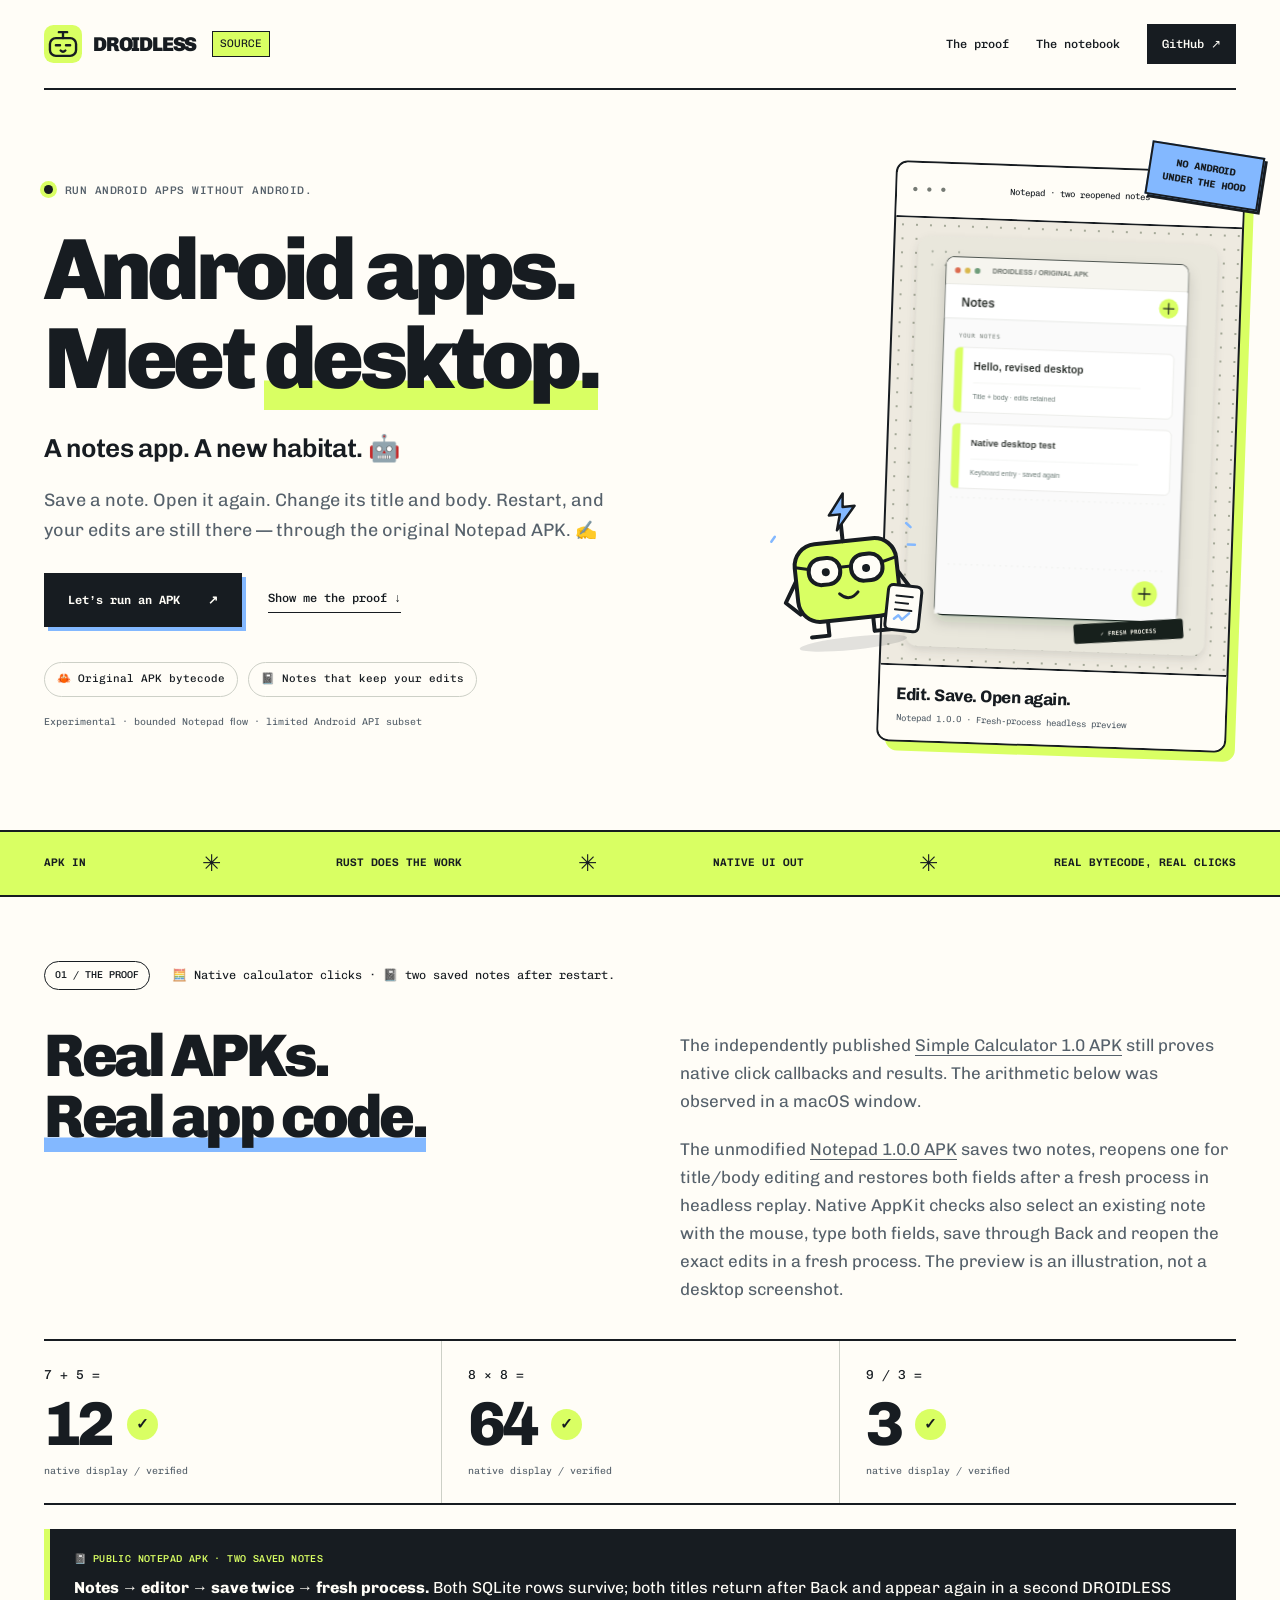
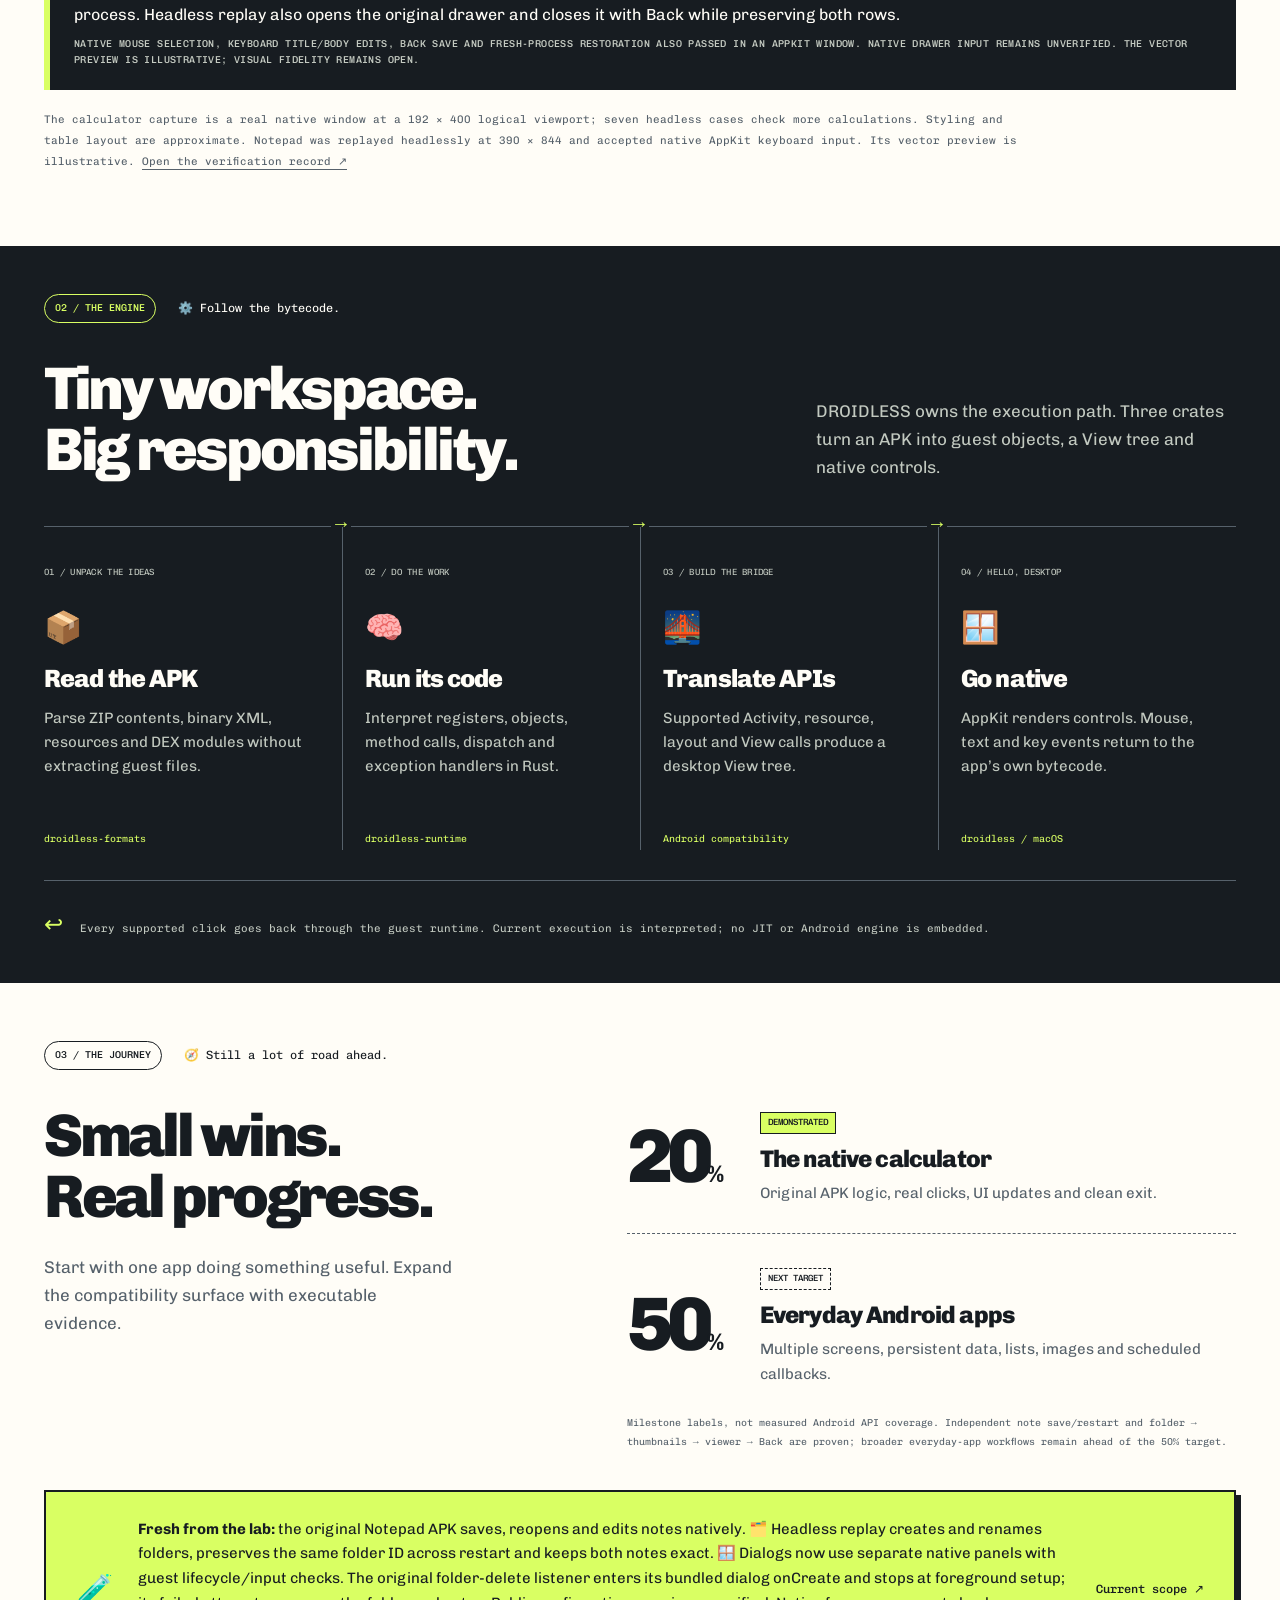
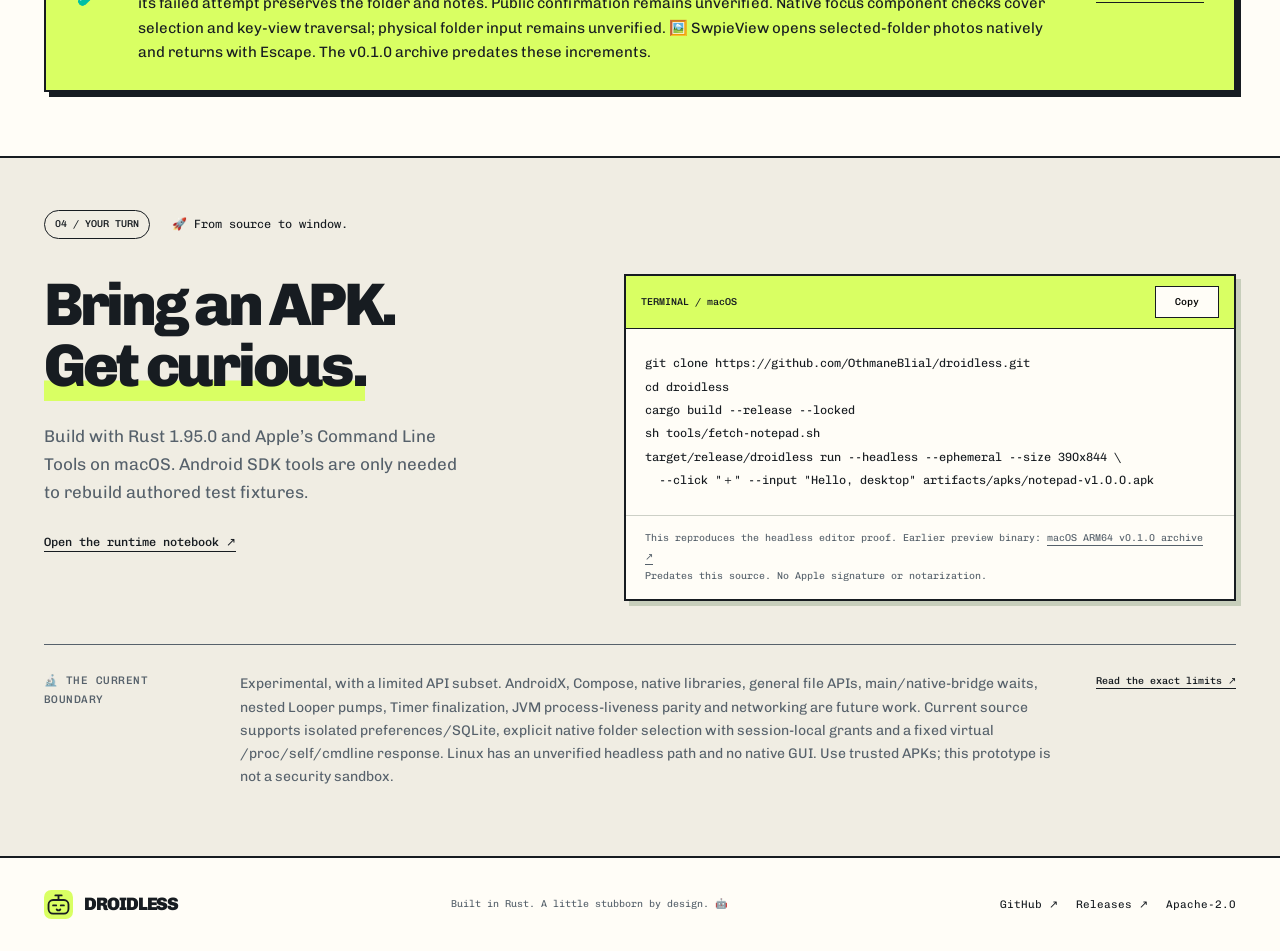
==== site/index.html @ 404b6637 "docs: publish modal dialog and public APK evidence" ====
<!doctype html>
<html lang="en">
<head>
  <meta charset="utf-8">
  <meta name="viewport" content="width=device-width, initial-scale=1">
  <meta name="description" content="DROIDLESS runs original Android APK bytecode in Rust. Open a public notes app's editor headlessly and explore native calculator clicks.">
  <meta name="theme-color" content="#d9ff63">
  <meta property="og:title" content="DROIDLESS — Android apps. Meet desktop.">
  <meta property="og:description" content="An experimental Rust runtime. A real unmodified notes editor and native calculator clicks, without Android underneath.">
  <meta property="og:type" content="website">
  <title>DROIDLESS — Run Android apps without Android</title>
  <link rel="icon" href="assets/favicon.svg" type="image/svg+xml">
  <link rel="preload" href="assets/fonts/chivo.ttf" as="font" type="font/ttf" crossorigin>
  <link rel="stylesheet" href="styles.css">
  <script src="app.js" defer></script>
</head>
<body>
  <a class="skip-link" href="#main">Skip to content</a>
  <header class="site-header wrap">
    <a class="wordmark" href="index.html" aria-label="DROIDLESS home"><img src="assets/favicon.svg" width="38" height="38" alt="">DROIDLESS<span class="version-tag">SOURCE</span></a>
    <nav aria-label="Main navigation"><a href="#evidence">The proof</a><a href="docs.html">The notebook</a><a class="source-link" href="https://github.com/OthmaneBlial/droidless">GitHub ↗</a></nav>
  </header>
  <main id="main">
    <section class="hero wrap" aria-labelledby="hero-title">
      <div class="hero-copy">
        <p class="eyebrow"><span class="status-dot" aria-hidden="true"></span>Run Android apps without Android.</p>
        <h1 id="hero-title">Android apps.<br>Meet <span class="highlight">desktop.</span></h1>
        <p class="hero-lead">A notes app. A new habitat. 🤖</p>
        <p class="hero-description">Save a note. Open it again. Change its title and body. Restart, and your edits are still there — through the original Notepad APK. ✍️</p>
        <div class="hero-actions"><a class="button" href="docs.html#quickstart">Let’s run an APK <span aria-hidden="true">↗</span></a><a class="text-link" href="#evidence">Show me the proof ↓</a></div>
        <div class="hero-chips"><span>🦀 Original APK bytecode</span><span>📓 Notes that keep your edits</span></div>
        <p class="scope-note">Experimental · bounded Notepad flow · limited Android API subset</p>
      </div>
      <figure class="specimen">
        <div class="specimen-top"><span class="window-dots" aria-hidden="true">● ● ●</span><span>Notepad · two reopened notes</span><span class="specimen-indicator" aria-hidden="true">↗</span></div>
        <div class="specimen-image"><img src="assets/notepad-preview.svg" alt="Illustration of the public Notepad APK's Notes list with Hello, revised desktop and Native desktop test visible after saving and reopening notes." width="520" height="710"></div>
        <figcaption><strong>Edit. Save. Open again.</strong><span>Notepad 1.0.0 · Fresh-process headless preview</span></figcaption>
        <img class="explorer" src="assets/droid.svg" alt="" width="180" height="180">
        <span class="specimen-sticker">NO ANDROID<br>UNDER THE HOOD</span>
      </figure>
    </section>

    <div class="ticker" aria-label="Runtime ingredients"><div class="wrap"><span>APK IN</span><b aria-hidden="true">✳</b><span>RUST DOES THE WORK</span><b aria-hidden="true">✳</b><span>NATIVE UI OUT</span><b aria-hidden="true">✳</b><span>REAL BYTECODE, REAL CLICKS</span></div></div>

    <section class="evidence wrap" id="evidence" aria-labelledby="evidence-title">
      <div class="section-label"><span>01 / THE PROOF</span><p>🧮 Native calculator clicks · 📓 two saved notes after restart.</p></div>
      <div class="evidence-intro"><h2 id="evidence-title">Real APKs.<br><span class="ink-underline">Real app code.</span></h2><div><p>The independently published <a href="https://github.com/swiftugandan/Simple-Android-Calculator/tree/3ba860b281eba34f144e4e75115f0c0a06bced31">Simple Calculator 1.0 APK</a> still proves native click callbacks and results. The arithmetic below was observed in a macOS window.</p><p>The unmodified <a href="https://github.com/MohMah/android-notepad/releases/tag/v1.0.0">Notepad 1.0.0 APK</a> saves two notes, reopens one for title/body editing and restores both fields after a fresh process in headless replay. Native AppKit checks also select an existing note with the mouse, type both fields, save through Back and reopen the exact edits in a fresh process. The preview is an illustration, not a desktop screenshot.</p></div></div>
      <div class="results" aria-label="Verified native calculations">
        <div class="result"><span class="result-input">7 + 5 =</span><strong>12<span aria-hidden="true">✓</span></strong><span class="result-label">native display / verified</span></div>
        <div class="result"><span class="result-input">8 × 8 =</span><strong>64<span aria-hidden="true">✓</span></strong><span class="result-label">native display / verified</span></div>
        <div class="result"><span class="result-input">9 / 3 =</span><strong>3<span aria-hidden="true">✓</span></strong><span class="result-label">native display / verified</span></div>
      </div>
      <div class="note-proof"><span class="note-proof-label">📓 PUBLIC NOTEPAD APK · TWO SAVED NOTES</span><p><strong>Notes → editor → save twice → fresh process.</strong> Both SQLite rows survive; both titles return after Back and appear again in a second DROIDLESS process. Headless replay also opens the original drawer and closes it with Back while preserving both rows.</p><span class="note-proof-limit">Native mouse selection, keyboard title/body edits, Back save and fresh-process restoration also passed in an AppKit window. Native drawer input remains unverified. The vector preview is illustrative; visual fidelity remains open.</span></div>
      <p class="evidence-footnote">The calculator capture is a real native window at a 192 × 400 logical viewport; seven headless cases check more calculations. Styling and table layout are approximate. Notepad was replayed headlessly at 390 × 844 and accepted native AppKit keyboard input. Its vector preview is illustrative. <a href="docs.html#evidence">Open the verification record ↗</a></p>
    </section>

    <section class="architecture" id="how" aria-labelledby="architecture-title">
      <div class="wrap">
        <div class="section-label"><span>02 / THE ENGINE</span><p>⚙️ Follow the bytecode.</p></div>
        <div class="architecture-heading"><h2 id="architecture-title">Tiny workspace.<br>Big responsibility.</h2><p>DROIDLESS owns the execution path. Three crates turn an APK into guest objects, a View tree and native controls.</p></div>
        <ol class="pipeline">
          <li><span class="pipeline-id">01 / UNPACK THE IDEAS</span><div class="pipeline-symbol" aria-hidden="true">📦</div><h3>Read the APK</h3><p>Parse ZIP contents, binary XML, resources and DEX modules without extracting guest files.</p><code>droidless-formats</code></li>
          <li><span class="pipeline-id">02 / DO THE WORK</span><div class="pipeline-symbol" aria-hidden="true">🧠</div><h3>Run its code</h3><p>Interpret registers, objects, method calls, dispatch and exception handlers in Rust.</p><code>droidless-runtime</code></li>
          <li><span class="pipeline-id">03 / BUILD THE BRIDGE</span><div class="pipeline-symbol" aria-hidden="true">🌉</div><h3>Translate APIs</h3><p>Supported Activity, resource, layout and View calls produce a desktop View tree.</p><code>Android compatibility</code></li>
          <li><span class="pipeline-id">04 / HELLO, DESKTOP</span><div class="pipeline-symbol" aria-hidden="true">🪟</div><h3>Go native</h3><p>AppKit renders controls. Mouse, text and key events return to the app’s own bytecode.</p><code>droidless / macOS</code></li>
        </ol>
        <p class="architecture-note"><span aria-hidden="true">↩</span> Every supported click goes back through the guest runtime. Current execution is interpreted; no JIT or Android engine is embedded.</p>
      </div>
    </section>

    <section class="milestones wrap" id="journey" aria-labelledby="journey-title">
      <div class="section-label"><span>03 / THE JOURNEY</span><p>🧭 Still a lot of road ahead.</p></div>
      <div class="journey-grid"><div><h2 id="journey-title">Small wins.<br>Real progress.</h2><p>Start with one app doing something useful. Expand the compatibility surface with executable evidence.</p></div><div class="milestone-track">
        <div class="milestone delivered"><span class="milestone-number">20<span>%</span></span><div><span class="pill">DEMONSTRATED</span><h3>The native calculator</h3><p>Original APK logic, real clicks, UI updates and clean exit.</p></div></div>
        <div class="milestone next"><span class="milestone-number">50<span>%</span></span><div><span class="pill">NEXT TARGET</span><h3>Everyday Android apps</h3><p>Multiple screens, persistent data, lists, images and scheduled callbacks.</p></div></div>
        <p class="milestone-note">Milestone labels, not measured Android API coverage. Independent note save/restart and folder → thumbnails → viewer → Back are proven; broader everyday-app workflows remain ahead of the 50% target.</p>
      </div></div>
      <div class="lab-note"><span class="lab-note-icon" aria-hidden="true">🧪</span><p><strong>Fresh from the lab:</strong> the original Notepad APK saves, reopens and edits notes natively. 🗂️ Headless replay creates and renames folders, preserves the same folder ID across restart and keeps both notes exact. 🪟 Dialogs now use separate native panels with guest lifecycle/input checks. The original folder-delete listener enters its bundled dialog onCreate and stops at foreground setup; its failed attempt preserves the folder and notes. Public confirmation remains unverified. Native focus component checks cover selection and key-view traversal; physical folder input remains unverified. 🖼️ SwpieView opens selected-folder photos natively and returns with Escape. The v0.1.0 archive predates these increments.</p><a href="docs.html#compatibility" class="text-link">Current scope ↗</a></div>
    </section>

    <section class="start" aria-labelledby="start-title"><div class="wrap">
      <div class="section-label"><span>04 / YOUR TURN</span><p>🚀 From source to window.</p></div>
      <div class="start-grid"><div><h2 id="start-title">Bring an APK.<br><span class="highlight">Get curious.</span></h2><p>Build with Rust 1.95.0 and Apple’s Command Line Tools on macOS. Android SDK tools are only needed to rebuild authored test fixtures.</p><a class="text-link" href="docs.html">Open the runtime notebook ↗</a></div>
        <div class="code-block"><div class="code-header"><span>TERMINAL / macOS</span><button class="copy-button" type="button" data-copy="build-code" aria-label="Copy build commands">Copy</button></div><pre><code id="build-code">git clone https://github.com/OthmaneBlial/droidless.git
cd droidless
cargo build --release --locked
sh tools/fetch-notepad.sh
target/release/droidless run --headless --ephemeral --size 390x844 \
  --click "＋" --input "Hello, desktop" artifacts/apks/notepad-v1.0.0.apk</code></pre><p class="code-note">This reproduces the headless editor proof. Earlier preview binary: <a href="https://github.com/OthmaneBlial/droidless/releases/tag/v0.1.0">macOS ARM64 v0.1.0 archive ↗</a><br>Predates this source. No Apple signature or notarization.</p></div>
      </div>
      <div class="boundary"><span class="eyebrow">🔬 The current boundary</span><p>Experimental, with a limited API subset. AndroidX, Compose, native libraries, general file APIs, main/native-bridge waits, nested Looper pumps, Timer finalization, JVM process-liveness parity and networking are future work. Current source supports isolated preferences/SQLite, explicit native folder selection with session-local grants and a fixed virtual /proc/self/cmdline response. Linux has an unverified headless path and no native GUI. Use trusted APKs; this prototype is not a security sandbox.</p><a href="docs.html#compatibility">Read the exact limits ↗</a></div>
    </div></section>
  </main>
  <footer class="site-footer wrap"><a class="wordmark" href="index.html"><img src="assets/favicon.svg" width="29" height="29" alt="">DROIDLESS</a><p>Built in Rust. A little stubborn by design. 🤖</p><div><a href="https://github.com/OthmaneBlial/droidless">GitHub ↗</a><a href="https://github.com/OthmaneBlial/droidless/releases/tag/v0.1.0">Releases ↗</a><a href="https://github.com/OthmaneBlial/droidless/blob/main/LICENSE">Apache-2.0</a></div></footer>
  <p class="sr-only" id="copy-status" role="status" aria-live="polite"></p>
</body>
</html>
---- site/styles.css ----
@font-face{font-family:Chivo;src:url("assets/fonts/chivo.ttf") format("truetype");font-weight:100 900;font-style:normal;font-display:swap}
@font-face{font-family:"Chivo Mono";src:url("assets/fonts/chivo-mono.ttf") format("truetype");font-weight:100 900;font-style:normal;font-display:swap}
:root{--paper:#fffdf7;--ink:#171c21;--muted:#56616b;--line:#cdd0c7;--lime:#d9ff63;--blue:#83b8ff;--night:#171c21;--mono:"Chivo Mono",monospace;--display:Chivo,sans-serif}
*{box-sizing:border-box}html{scroll-behavior:smooth;scroll-padding-top:30px}body{margin:0;background:var(--paper);color:var(--ink);font:400 17px/1.65 var(--display);-webkit-font-smoothing:antialiased}a{color:inherit;text-decoration-thickness:1px;text-underline-offset:4px}a:hover{text-decoration-thickness:2px}button{font:inherit}a:focus-visible,button:focus-visible{outline:3px solid var(--ink);outline-offset:5px}::selection{background:var(--lime);color:var(--ink)}img{display:block;max-width:100%;height:auto}p{margin:0 0 20px}h1,h2,h3{margin:0;font-weight:850;line-height:1.02;letter-spacing:-.055em}h1{font-size:clamp(62px,6.8vw,98px)}h2{font-size:clamp(42px,4.7vw,67px)}h3{font-size:25px;letter-spacing:-.035em}em{font-style:normal;box-shadow:inset 0 -.34em 0 var(--lime)}.wrap{width:min(1220px,calc(100% - 88px));margin-inline:auto}.site-header{display:flex;align-items:center;justify-content:space-between;padding-block:24px;gap:30px;border-bottom:2px solid var(--ink)}.wordmark{display:inline-flex;align-items:center;gap:11px;font:900 20px/1 var(--display);letter-spacing:-.06em;text-decoration:none}.version-tag{font:11px/1.4 var(--mono);letter-spacing:0;background:var(--lime);border:1px solid var(--ink);padding:4px 7px;margin-left:5px}.site-header nav{display:flex;gap:27px;align-items:center;font:500 12px/1.5 var(--mono)}.site-header nav a{text-decoration:none}.site-header nav a:hover,.site-header nav a[aria-current]{text-decoration:underline}.source-link{background:var(--ink);color:var(--paper);border:1px solid var(--ink);padding:10px 14px}.source-link:hover{background:var(--lime);color:var(--ink)}.eyebrow{font:500 11px/1.7 var(--mono);letter-spacing:.045em;text-transform:uppercase;color:var(--muted)}.status-dot{display:inline-block;width:9px;height:9px;background:var(--ink);box-shadow:0 0 0 4px var(--lime);border-radius:50%;margin-right:12px}.hero{display:grid;grid-template-columns:minmax(0,1fr) 350px;gap:80px;align-items:center;padding-block:76px 83px}.hero h1{margin-block:25px}.highlight{box-shadow:inset 0 -.34em 0 var(--lime)}.hero-lead{font-size:26px;font-weight:600;letter-spacing:-.035em;margin-bottom:15px}.hero-description{max-width:560px;font-size:18px;color:var(--muted)}.hero-actions{display:flex;align-items:center;gap:26px;margin-block:28px}.button{display:inline-flex;gap:28px;align-items:center;justify-content:space-between;padding:16px 22px;border:2px solid var(--ink);background:var(--ink);color:var(--paper);text-decoration:none;font:600 12px/1.5 var(--mono);box-shadow:4px 4px 0 var(--blue);transition:transform .18s,box-shadow .18s}.button:hover{transform:translate(-2px,-2px);box-shadow:6px 6px 0 var(--blue);color:var(--ink);background:var(--lime)}.text-link{font:500 12px/1.8 var(--mono);text-decoration:none;border-bottom:1px solid currentColor;padding-bottom:2px}.hero-chips{display:flex;gap:10px;flex-wrap:wrap;margin:35px 0 16px}.hero-chips span{font:450 11px/1.5 var(--mono);border:1px solid var(--line);border-radius:30px;padding:8px 12px}.scope-note{font:400 10px/1.8 var(--mono);color:var(--muted);max-width:520px;margin:0}.specimen{position:relative;margin:0;border:2px solid var(--ink);background:#eeeae0;border-radius:12px;box-shadow:9px 9px 0 var(--lime);transform:rotate(2deg)}.specimen-top{display:flex;justify-content:space-between;align-items:center;padding:13px 15px;border-bottom:2px solid var(--ink);background:var(--paper);border-radius:10px 10px 0 0;font:400 9px/1.5 var(--mono);gap:8px}.window-dots{font-size:10px;letter-spacing:1px;color:#757a74}.specimen-indicator{font-size:18px}.specimen-image{display:flex;justify-content:center;padding:18px 20px;background-image:radial-gradient(#a5a998 1px,transparent 1px);background-size:14px 14px}.specimen-image img{height:410px;width:auto;max-width:100%;object-fit:contain;filter:drop-shadow(0 4px 5px #171c2120)}.specimen figcaption{padding:14px 17px;border-top:2px solid var(--ink);background:var(--paper);border-radius:0 0 10px 10px;display:flex;flex-direction:column;gap:4px}.specimen figcaption strong{font-size:17px;letter-spacing:-.03em}.specimen figcaption span{font:400 9px/1.5 var(--mono);color:var(--muted)}.explorer{position:absolute;bottom:76px;left:-128px;width:180px;transform:rotate(-8deg);animation:float 5s ease-in-out infinite}.specimen-sticker{position:absolute;right:-18px;top:-24px;transform:rotate(7deg);background:var(--blue);color:var(--ink);border:2px solid var(--ink);padding:10px 13px;box-shadow:3px 3px 0 var(--ink);font:700 10px/1.5 var(--mono);text-align:center}.hero-copy{animation:arrive .55s ease-out}.ticker{border-block:2px solid var(--ink);background:var(--lime);padding:20px 0}.ticker>.wrap{display:flex;gap:22px;justify-content:space-between;align-items:center;flex-wrap:wrap;font:600 11px/1.5 var(--mono)}.ticker b{font:400 23px/1 var(--display)}.section-label{display:flex;gap:22px;align-items:center;margin-bottom:35px}.section-label>span{font:500 10px/1.5 var(--mono);padding:6px 10px;border:1px solid currentColor;border-radius:24px;white-space:nowrap}.section-label p{margin:0;font:400 12px/1.7 var(--mono)}.evidence{padding-block:64px 73px}.evidence-intro{display:grid;grid-template-columns:1fr 1fr;gap:80px}.evidence-intro>div{color:var(--muted);padding-top:6px}.evidence-intro p:last-child{margin-bottom:0}.ink-underline{box-shadow:inset 0 -.24em 0 var(--blue)}.results{display:grid;grid-template-columns:repeat(3,1fr);border-block:2px solid var(--ink);margin-top:36px}.result{padding:24px 26px 24px 0;display:flex;flex-direction:column;gap:9px}.result+.result{border-left:1px solid var(--line);padding-left:26px}.result-input{font:450 13px/1.5 var(--mono)}.result strong{font:800 62px/1 var(--display);letter-spacing:-.075em;display:flex;gap:16px;align-items:center}.result strong span{font:700 15px/1 var(--mono);padding:8px 9px;border-radius:50%;background:var(--lime);letter-spacing:0}.result-label{font:400 10px/1.5 var(--mono);color:var(--muted)}.evidence-footnote{font:400 11px/1.9 var(--mono);color:var(--muted);margin:20px 0 0;max-width:1000px}.architecture{background:var(--night);color:var(--paper);padding-block:48px 36px}.architecture .section-label>span{color:var(--lime)}.architecture-heading{display:flex;justify-content:space-between;align-items:end;gap:70px}.architecture-heading p{max-width:420px;color:#c2c9c0;margin:0}.pipeline{display:grid;grid-template-columns:repeat(4,minmax(0,1fr));list-style:none;padding:0;margin:45px 0 30px;border-top:1px solid #56616b}.pipeline li{position:relative;padding:28px 22px 0 0}.pipeline li+li{padding-left:22px;border-left:1px solid #56616b}.pipeline li:not(:last-child):after{content:"→";position:absolute;top:-14px;right:-9px;background:var(--ink);padding:0 4px;color:var(--lime);font:20px/1 var(--mono)}.pipeline-id{font:400 9px/1.7 var(--mono);color:#c2c9c0;letter-spacing:.03em}.pipeline-symbol{font-size:31px;margin:19px 0 13px}.pipeline h3{margin-bottom:15px}.pipeline p{font-size:15px;color:#c2c9c0;line-height:1.6;min-height:96px}.pipeline code{font:400 10px/1.5 var(--mono);color:var(--lime)}.architecture-note{border-top:1px solid #56616b;padding-top:22px;margin:0;color:#c2c9c0;font:400 11px/1.9 var(--mono)}.architecture-note>span{font-size:23px;color:var(--lime);margin-right:10px}.milestones{padding-block:58px 64px}.journey-grid{display:grid;grid-template-columns:1fr 1.2fr;gap:75px}.journey-grid>div>p{max-width:410px;color:var(--muted);margin-top:25px}.milestone{display:grid;grid-template-columns:110px 1fr;align-items:center;gap:23px;padding:0 0 27px}.milestone+.milestone{border-top:1px dashed var(--muted);padding-top:27px}.milestone-number{font:850 76px/1 var(--display);letter-spacing:-.09em}.milestone-number>span{font-size:24px;letter-spacing:-.04em}.pill{display:inline-block;background:var(--lime);border:1px solid var(--ink);padding:4px 7px;font:500 9px/1.3 var(--mono);margin-bottom:13px}.next .pill{background:var(--paper);border-style:dashed}.milestone h3{font-size:24px;margin-bottom:10px}.milestone p{color:var(--muted);font-size:15px;margin:0}.milestone-note{font:400 10px/1.9 var(--mono);margin:0!important;max-width:none!important;color:var(--muted)}.lab-note{display:grid;grid-template-columns:auto 1fr auto;gap:25px;align-items:center;background:var(--lime);border:2px solid var(--ink);padding:25px 30px;box-shadow:5px 5px 0 var(--ink);margin-top:38px}.lab-note-icon{font-size:30px}.lab-note p{font-size:15px;margin:0}.lab-note .text-link{white-space:nowrap}.start{padding-block:52px 68px;background:#f0ede3;border-block:2px solid var(--ink)}.start-grid{display:grid;grid-template-columns:1fr 1.2fr;gap:70px;align-items:start}.start-grid h2{margin-bottom:25px}.start-grid p{max-width:420px;color:var(--muted)}.code-block{border:2px solid var(--ink);background:var(--paper);box-shadow:5px 5px 0 #c7cebb;margin:25px 0}.start-grid>.code-block{margin:0;min-width:0}.code-header{display:flex;justify-content:space-between;align-items:center;gap:14px;padding:10px 15px;border-bottom:1px solid var(--ink);background:var(--lime);font:500 10px/1.6 var(--mono)}.copy-button{border:1px solid var(--ink);background:var(--paper);padding:5px 10px;min-height:32px;min-width:64px;cursor:pointer;font:500 10px/1.4 var(--mono)}.copy-button:hover{background:var(--ink);color:var(--paper)}pre{margin:0;padding:23px 19px;overflow:auto;font:400 12px/1.95 var(--mono);tab-size:2}code{font:400 .83em/1.5 var(--mono)}pre code{font-size:inherit;line-height:inherit}.code-note{padding:13px 19px;margin:0!important;border-top:1px solid var(--line);font:400 10px/1.9 var(--mono);max-width:none!important}.boundary{display:grid;grid-template-columns:170px 1fr auto;gap:26px;margin-top:43px;padding-top:27px;border-top:1px solid var(--muted)}.boundary p{font-size:14px;color:var(--muted);margin:0}.boundary a{font:500 10px/1.8 var(--mono);white-space:nowrap}.site-footer{display:flex;justify-content:space-between;align-items:center;gap:25px;padding-block:32px;font:400 11px/1.8 var(--mono)}.site-footer p{margin:0;color:var(--muted);font-size:10px}.site-footer .wordmark{font-size:18px}.site-footer>div{display:flex;gap:18px}.site-footer a{text-decoration:none}.site-footer a:hover{text-decoration:underline}
/* The notebook uses the same palette with a quiet, readable document layout. */
.docs-layout{display:grid;grid-template-columns:220px minmax(0,790px);gap:70px;justify-content:space-between;padding-block:55px 75px}.docs-sidebar{position:sticky;top:25px;align-self:start;font:400 11px/1.8 var(--mono)}.docs-sidebar nav{display:flex;flex-direction:column;gap:14px;padding-block:22px;margin-block:20px;border-block:1px solid var(--line)}.docs-sidebar nav a{text-decoration:none}.docs-sidebar nav a:hover{text-decoration:underline}.docs-sidebar>p:last-child{color:var(--muted)}.docs-content{min-width:0}.docs-title h1{font-size:76px;margin-block:20px 25px}.docs-title>p:last-child{max-width:650px;font-size:21px;line-height:1.5;color:var(--muted)}.docs-content section{border-top:2px solid var(--ink);padding-top:30px;margin-top:45px}.doc-number{font:500 11px/1.5 var(--mono);display:inline-block;background:var(--lime);padding:5px 9px;margin-bottom:20px;border:1px solid var(--ink)}.docs-content h2{font-size:40px;margin-bottom:25px}.docs-content p{color:var(--muted)}.docs-content a,.docs-content code{color:var(--ink)}.notice{background:#83b8ff35;border-left:4px solid var(--ink);padding:12px 17px;font-size:15px}.table-scroll{overflow:auto;margin-block:25px}table{border-collapse:collapse;width:100%;text-align:left;font-size:15px;line-height:1.65}caption{text-align:left;font:500 10px/1.8 var(--mono);text-transform:uppercase;margin-bottom:14px;color:var(--muted)}th{font:500 11px/1.7 var(--mono);border-top:1px solid var(--ink)}th,td{border-bottom:1px solid var(--line);padding:15px 15px 15px 0;vertical-align:top}td:first-child{width:25%;font-weight:600}td:last-child{color:var(--muted)}.crate-list{margin-block:24px}.crate-list>div{border-top:1px solid var(--line);padding:19px 0}.crate-list>div:last-child{border-bottom:1px solid var(--line)}dt{margin-bottom:9px;font-size:19px;font-weight:650}dd{margin:0;color:var(--muted);font-size:16px}.docs-screenshot{margin:28px 0;background:#eeeae0;border:1px solid var(--line);padding:22px;display:flex;align-items:end;gap:24px}.docs-screenshot a{max-width:255px;flex-shrink:0}.docs-screenshot figcaption{font:400 11px/1.8 var(--mono);max-width:180px;color:var(--muted)}.reference-links{display:grid;grid-template-columns:repeat(2,minmax(0,1fr));column-gap:25px}.reference-links a{display:flex;justify-content:space-between;align-items:center;gap:12px;border-top:1px solid var(--line);padding:15px 0;text-decoration:none;font:400 11px/1.8 var(--mono)}.reference-links a:hover{text-decoration:underline}.sr-only{position:absolute;width:1px;height:1px;padding:0;margin:-1px;overflow:hidden;clip:rect(0,0,0,0);white-space:nowrap;border:0}.skip-link{position:absolute;top:-100px;left:20px;z-index:10;background:var(--ink);color:var(--paper);padding:12px 20px;font:500 13px/1.5 var(--mono)}.skip-link:focus{top:15px}
@keyframes arrive{from{opacity:0;transform:translateY(12px)}to{opacity:1;transform:translateY(0)}}@keyframes float{0%,100%{transform:rotate(-8deg) translateY(0)}50%{transform:rotate(-4deg) translateY(-6px)}}
@media(max-width:1150px){.wrap{width:calc(100% - 64px)}.hero{grid-template-columns:minmax(0,1fr) 300px;gap:55px;padding-block:62px 70px}.hero h1{font-size:76px}.hero-actions{gap:17px}.hero-actions .text-link{font-size:10px}.hero-description{font-size:17px}.specimen-image img{height:370px}.explorer{width:150px;left:-112px}.pipeline h3{font-size:23px}.pipeline p{min-height:121px}.journey-grid{gap:45px}.lab-note{gap:20px}.boundary{grid-template-columns:150px 1fr;gap:20px}.boundary a{grid-column:2}.docs-layout{grid-template-columns:180px minmax(0,1fr);gap:40px}.site-footer{flex-wrap:wrap}.site-footer p{order:3;flex-basis:100%}}
@media(max-width:900px){.hero h1{font-size:62px}.hero-lead{font-size:24px}.hero-actions{flex-direction:column;align-items:start;gap:22px}.version-tag{display:none}.site-header nav{gap:20px}.pipeline{grid-template-columns:repeat(2,minmax(0,1fr))}.pipeline li:nth-child(3){border-left:0;padding-left:0}.pipeline li:nth-child(n+3){border-top:1px solid #56616b;margin-top:27px;padding-top:25px}.pipeline li:nth-child(2):after{display:none}.pipeline p{min-height:0}.architecture-heading{gap:40px;align-items:start}.architecture-heading p{max-width:340px}.journey-grid{grid-template-columns:1fr;gap:30px}.journey-grid>div>p{max-width:580px}.milestone-track{max-width:660px}.lab-note{grid-template-columns:auto 1fr}.lab-note>a{grid-column:2;justify-self:start}.start-grid{grid-template-columns:1fr;gap:30px}.start-grid p{max-width:600px}.result strong{font-size:52px}.docs-layout{grid-template-columns:1fr;gap:35px;padding-top:30px}.docs-sidebar{position:static}.docs-sidebar>p{display:none}.docs-sidebar nav{flex-direction:row;flex-wrap:wrap;gap:10px 22px;margin:0;padding-block:17px}.docs-title h1{font-size:67px}}
@media(max-width:760px){.wrap{width:calc(100% - 40px)}.site-header{padding-block:18px;gap:18px;align-items:start}.site-header .wordmark{font-size:19px}.site-header .wordmark img{width:33px;height:33px}.site-header nav{flex-wrap:wrap;justify-content:flex-end;gap:8px 18px;font-size:10px}.source-link{padding:5px 9px}.hero{grid-template-columns:1fr;gap:55px;padding-block:42px 65px}.hero h1{font-size:clamp(55px,10.3vw,79px)}.hero-actions{flex-direction:row;align-items:center;gap:22px}.hero .eyebrow{font-size:10px}.hero-description{max-width:530px}.hero-chips{margin-top:30px}.specimen{width:min(330px,86%);justify-self:center}.specimen-image img{height:390px}.explorer{left:-63px;bottom:70px;width:110px}.specimen-sticker{right:-10px;font-size:9px}.ticker{padding-block:16px}.ticker>.wrap{justify-content:center;gap:12px 18px;font-size:9px}.ticker b{font-size:18px}.ticker b:last-of-type{display:none}.evidence{padding-block:40px 49px}.section-label{gap:17px;margin-bottom:27px;align-items:start}.section-label p{font-size:10px}.section-label>span{font-size:9px}.evidence-intro{grid-template-columns:1fr;gap:24px}.evidence-intro>div{padding-top:0}.results{margin-top:29px}.result{padding:22px 15px 22px 0}.result+.result{padding-left:15px}.result strong{font-size:43px;gap:8px}.result strong span{font-size:11px;padding:6px 7px}.result-input{font-size:11px}.result-label{font-size:8px}.evidence-footnote{font-size:10px}.architecture{padding-top:37px}.architecture-heading{display:block}.architecture-heading p{margin-top:23px;max-width:550px;font-size:16px}.pipeline{margin-top:34px}.pipeline li{padding-right:15px}.pipeline li+li{padding-left:15px}.pipeline h3{font-size:24px}.architecture-note{font-size:10px}.milestones{padding-block:40px 48px}.milestone{grid-template-columns:105px 1fr;gap:15px}.lab-note{padding:20px;gap:17px;margin-top:32px}.lab-note-icon{font-size:24px}.lab-note p{font-size:14px}.start{padding-block:40px 43px}.boundary{grid-template-columns:1fr;gap:13px;margin-top:33px;padding-top:23px}.boundary a{grid-column:1}.boundary .eyebrow{margin:0}.site-footer{padding-block:25px;font-size:10px;gap:20px}.site-footer>div{gap:14px}.docs-title h1{font-size:60px}.docs-title>p:last-child{font-size:19px}.docs-content h2{font-size:34px}.docs-sidebar nav{font-size:10px}.docs-screenshot{flex-direction:column;align-items:start;gap:16px}.docs-screenshot figcaption{max-width:none}pre{font-size:11px;padding:20px 15px}}
@media(max-width:440px){body{font-size:16px}.wrap{width:calc(100% - 32px)}.site-header .wordmark{font-size:17px;gap:7px}.site-header nav{gap:7px 10px;max-width:146px;font-size:9px}.hero h1{font-size:clamp(48px,12vw,56px)}.hero-lead{font-size:24px}.hero-actions{gap:17px;flex-wrap:wrap}.button{font-size:11px;padding:14px 16px;gap:20px}.hero .eyebrow{font-size:9px;letter-spacing:0}.hero-chips{gap:8px}.hero-chips span{font-size:9px;padding:8px 10px}.scope-note{font-size:9px}.explorer{width:100px;left:-41px}.specimen-image img{height:340px}.specimen-top{padding:12px 10px;font-size:8px}.specimen-sticker{right:-8px;font-size:8px;padding:8px 9px}.specimen figcaption span{font-size:8px}h2{font-size:42px}.result strong{font-size:35px;gap:6px}.result strong span{font-size:9px;padding:5px 6px}.result{padding-right:10px}.result+.result{padding-left:10px}.result-input{font-size:10px}.result-label{font-size:7px}.pipeline-id{font-size:8px}.pipeline h3{font-size:21px}.pipeline p{font-size:14px}.pipeline code{font-size:9px}.milestone{grid-template-columns:85px 1fr;gap:13px}.milestone-number{font-size:64px}.milestone h3{font-size:21px}.milestone p{font-size:14px}.lab-note{grid-template-columns:1fr;gap:12px}.lab-note-icon{display:none}.lab-note>a{grid-column:1}.code-header{font-size:9px;padding:9px 11px}.copy-button{font-size:10px}.code-note{padding-inline:14px}pre{font-size:10px;padding:18px 12px}.site-footer>div{flex-wrap:wrap}.docs-title h1{font-size:52px}.docs-content h2{font-size:30px}.docs-content section{margin-top:38px}table{font-size:13px}th,td{padding-right:10px}.reference-links{grid-template-columns:1fr}.docs-screenshot{padding:16px}}
@media(prefers-reduced-motion:reduce){html{scroll-behavior:auto}*,*::before,*::after{animation:none!important;transition:none!important}.button:hover{transform:none}}
.note-proof{display:grid;gap:8px;margin-top:24px;padding:22px 24px;background:var(--ink);color:var(--paper);border-left:6px solid var(--lime)}.note-proof-label,.note-proof-limit{font:500 10px/1.6 var(--mono);letter-spacing:.04em;text-transform:uppercase}.note-proof-label{color:var(--lime)}.note-proof p{margin:0;font-size:16px}.note-proof p strong{font-weight:750}.note-proof code{background:#ffffff18;padding:2px 5px;color:var(--lime)}.note-proof-limit{color:#c5cbc2}
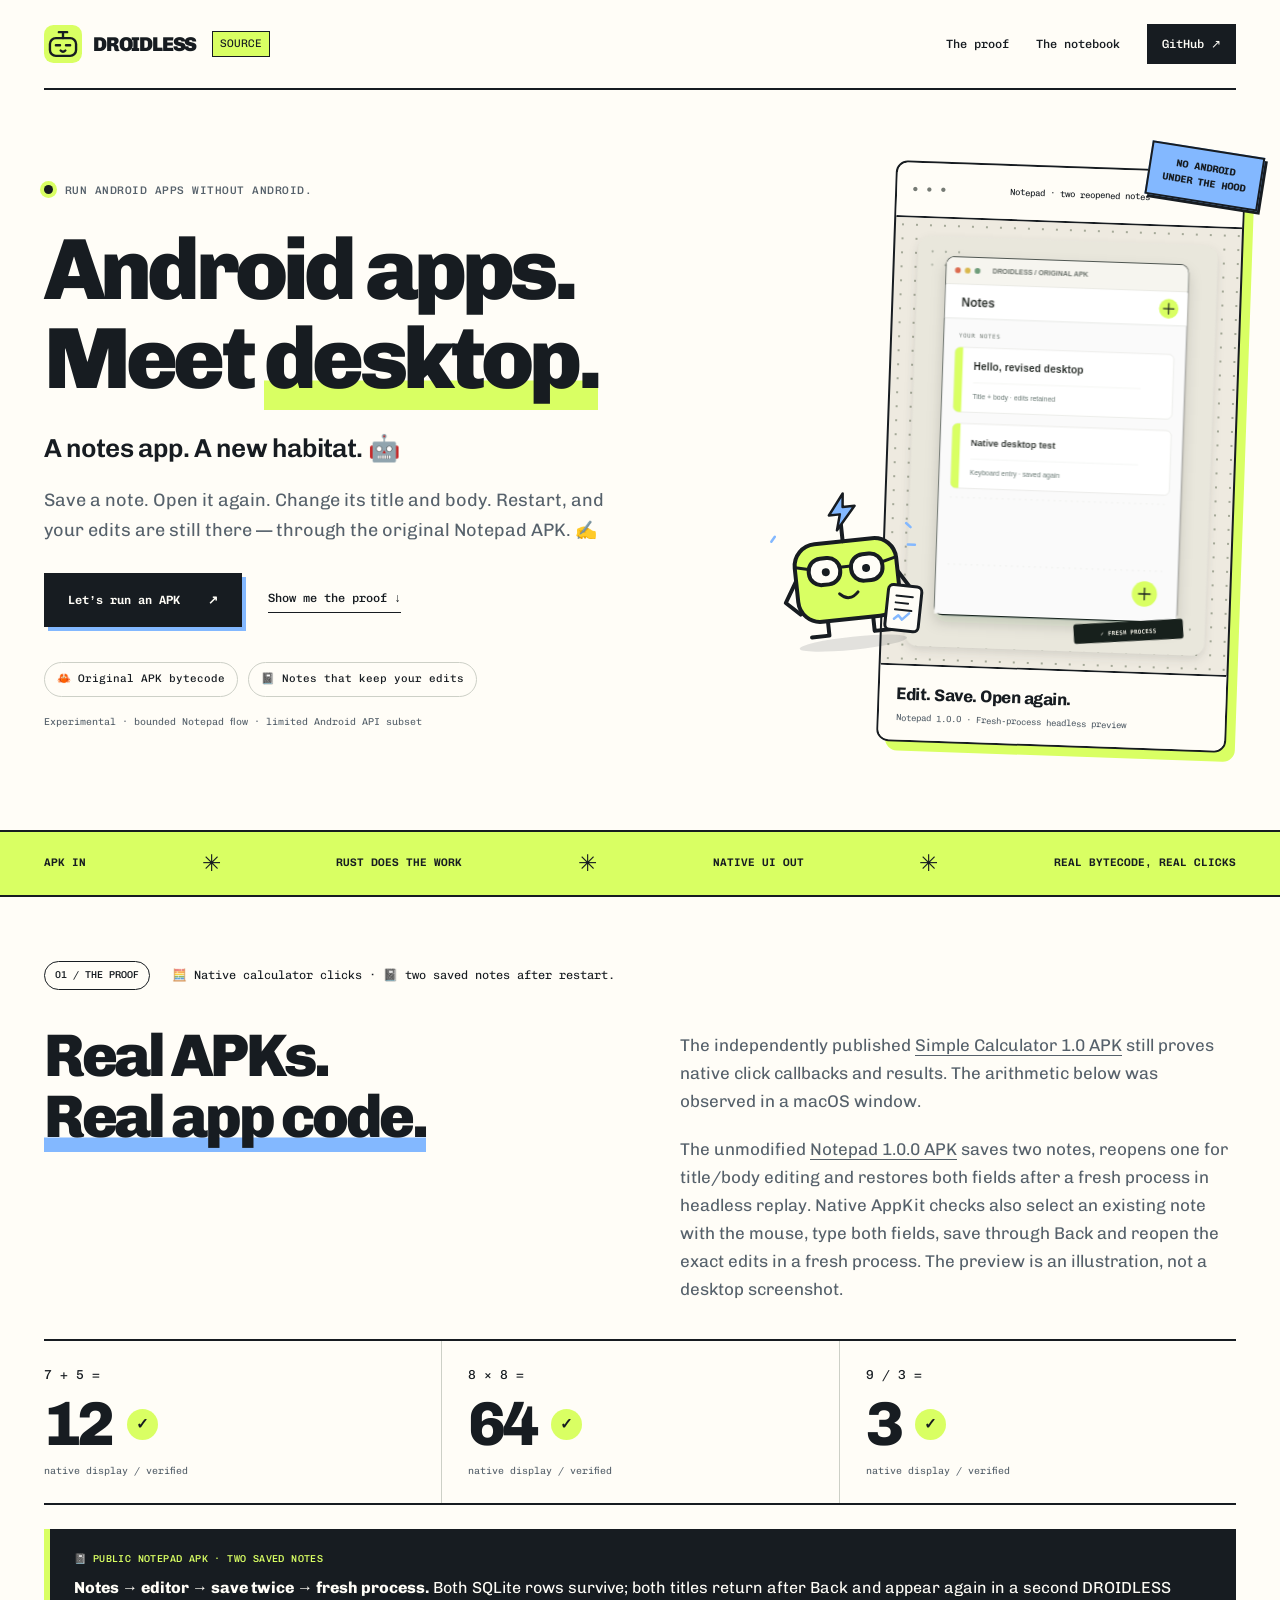
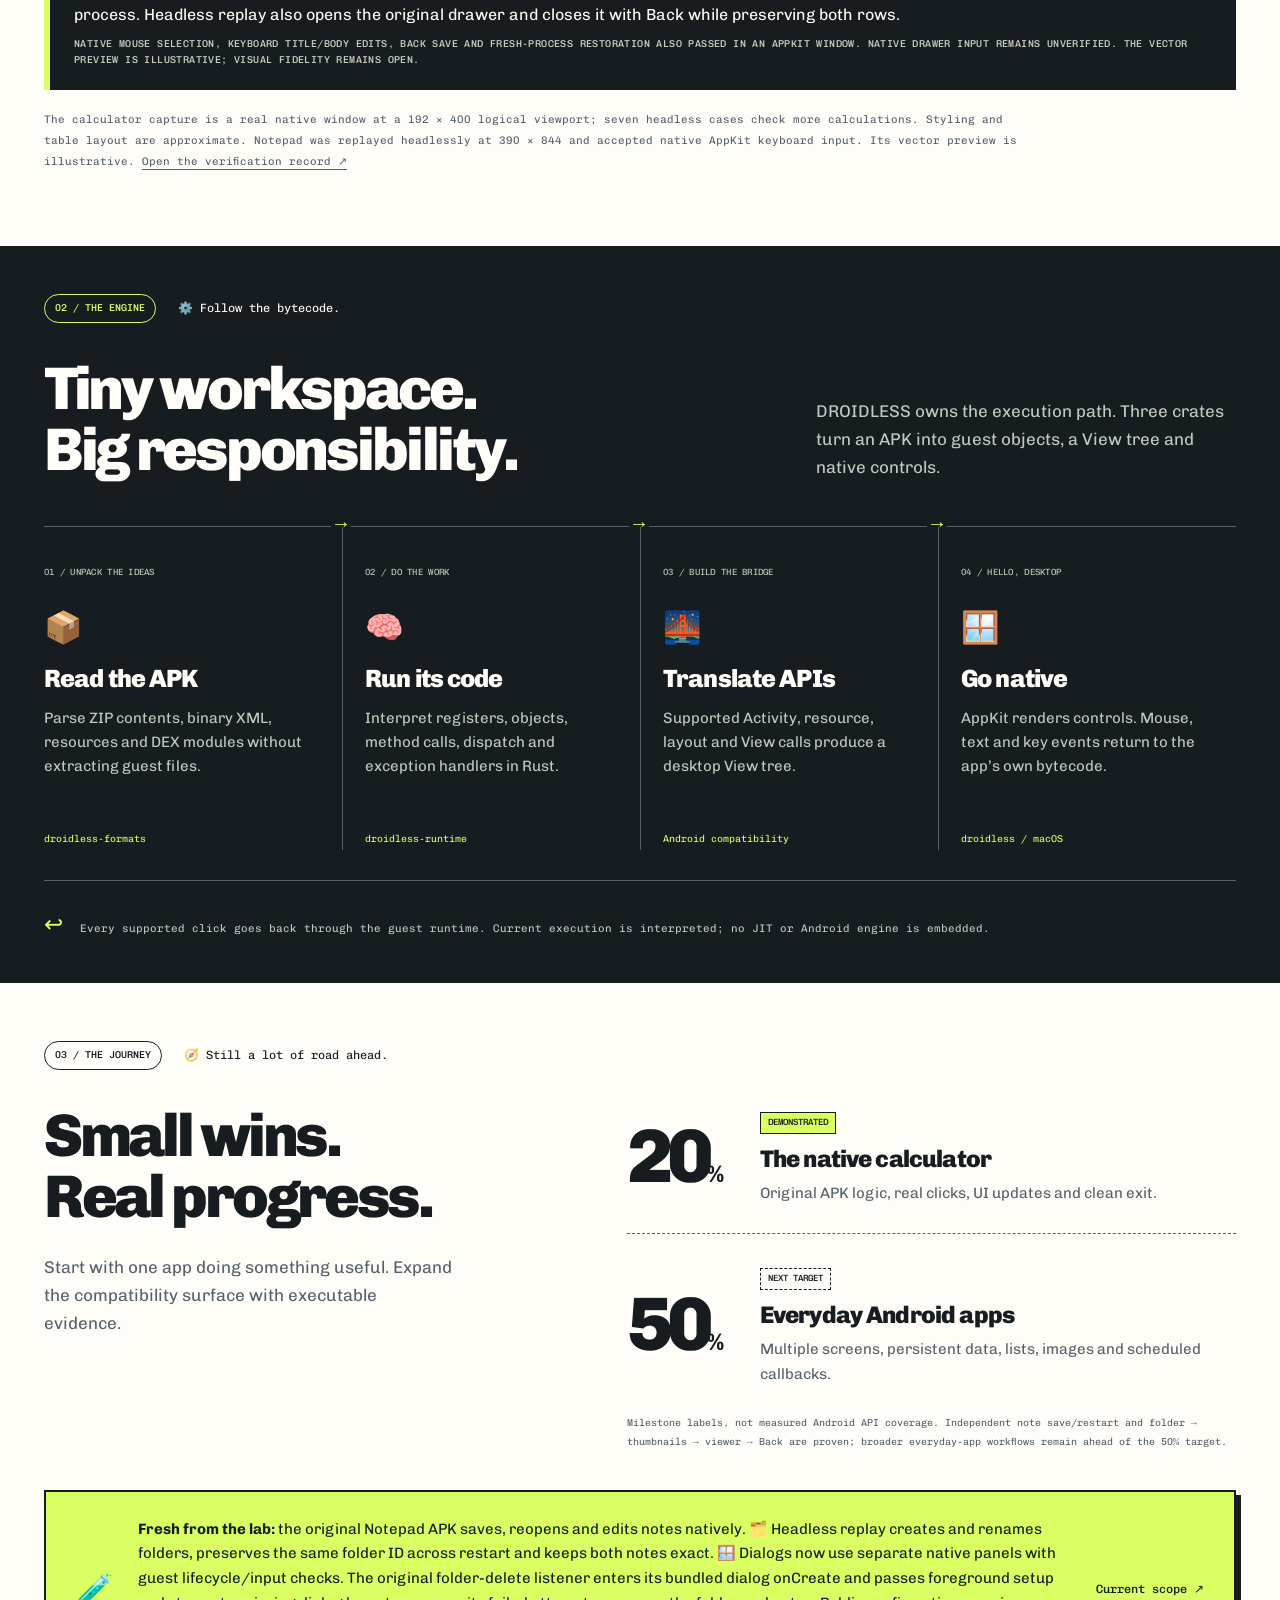
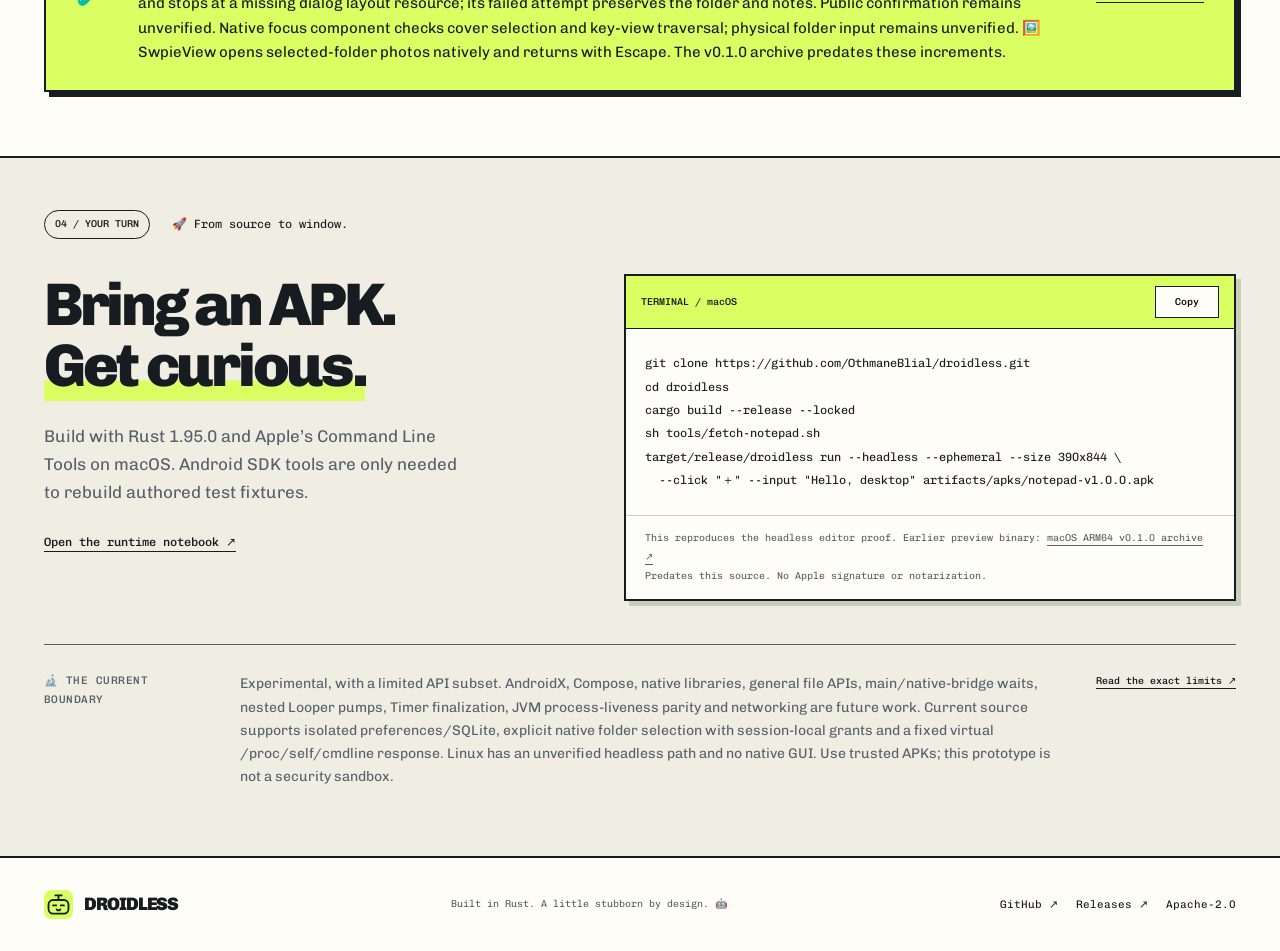
==== commit ead100f1: "docs: publish foreground and public dialog layout evidence" ====
--- a/site/index.html
+++ b/site/index.html
@@ -75,7 +75,7 @@
         <div class="milestone next"><span class="milestone-number">50<span>%</span></span><div><span class="pill">NEXT TARGET</span><h3>Everyday Android apps</h3><p>Multiple screens, persistent data, lists, images and scheduled callbacks.</p></div></div>
         <p class="milestone-note">Milestone labels, not measured Android API coverage. Independent note save/restart and folder → thumbnails → viewer → Back are proven; broader everyday-app workflows remain ahead of the 50% target.</p>
       </div></div>
-      <div class="lab-note"><span class="lab-note-icon" aria-hidden="true">🧪</span><p><strong>Fresh from the lab:</strong> the original Notepad APK saves, reopens and edits notes natively. 🗂️ Headless replay creates and renames folders, preserves the same folder ID across restart and keeps both notes exact. 🪟 Dialogs now use separate native panels with guest lifecycle/input checks. The original folder-delete listener enters its bundled dialog onCreate and stops at foreground setup; its failed attempt preserves the folder and notes. Public confirmation remains unverified. Native focus component checks cover selection and key-view traversal; physical folder input remains unverified. 🖼️ SwpieView opens selected-folder photos natively and returns with Escape. The v0.1.0 archive predates these increments.</p><a href="docs.html#compatibility" class="text-link">Current scope ↗</a></div>
+      <div class="lab-note"><span class="lab-note-icon" aria-hidden="true">🧪</span><p><strong>Fresh from the lab:</strong> the original Notepad APK saves, reopens and edits notes natively. 🗂️ Headless replay creates and renames folders, preserves the same folder ID across restart and keeps both notes exact. 🪟 Dialogs now use separate native panels with guest lifecycle/input checks. The original folder-delete listener enters its bundled dialog onCreate and passes foreground setup and stops at a missing dialog layout resource; its failed attempt preserves the folder and notes. Public confirmation remains unverified. Native focus component checks cover selection and key-view traversal; physical folder input remains unverified. 🖼️ SwpieView opens selected-folder photos natively and returns with Escape. The v0.1.0 archive predates these increments.</p><a href="docs.html#compatibility" class="text-link">Current scope ↗</a></div>
     </section>
 
     <section class="start" aria-labelledby="start-title"><div class="wrap">
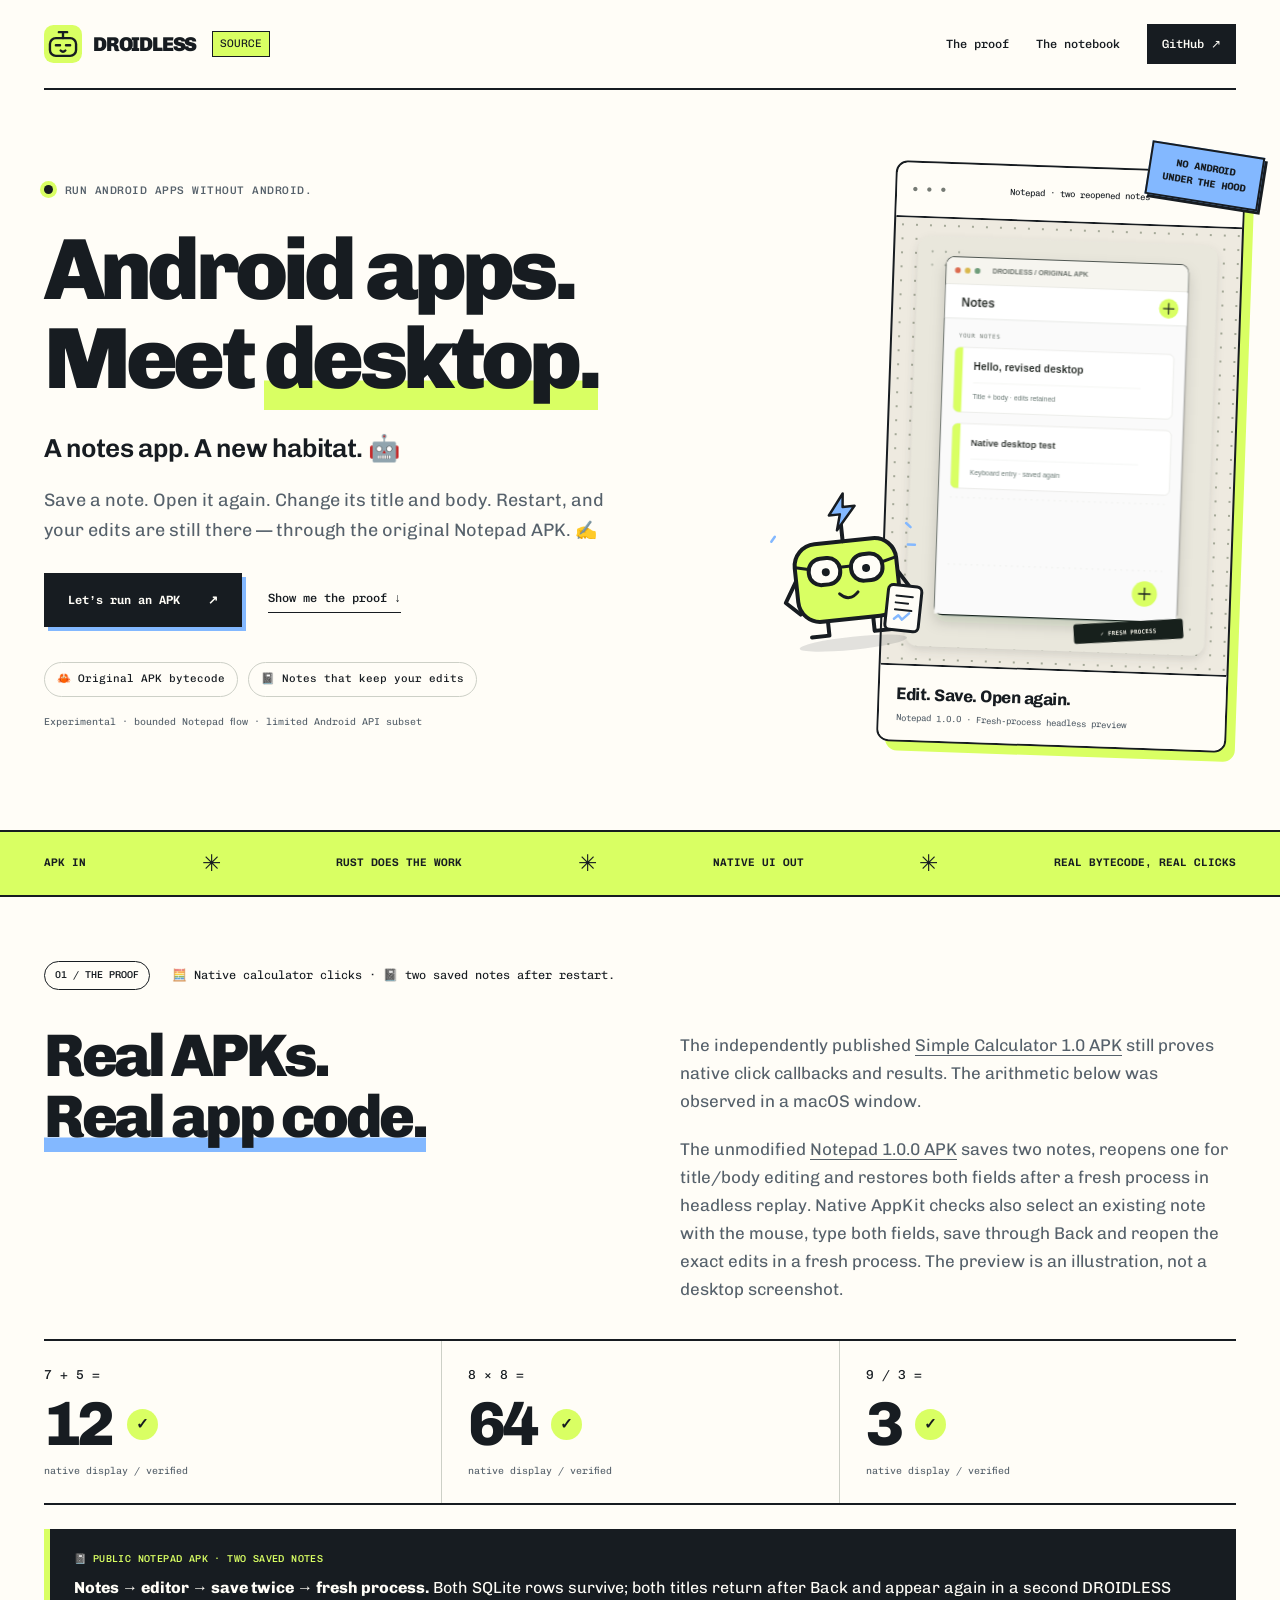
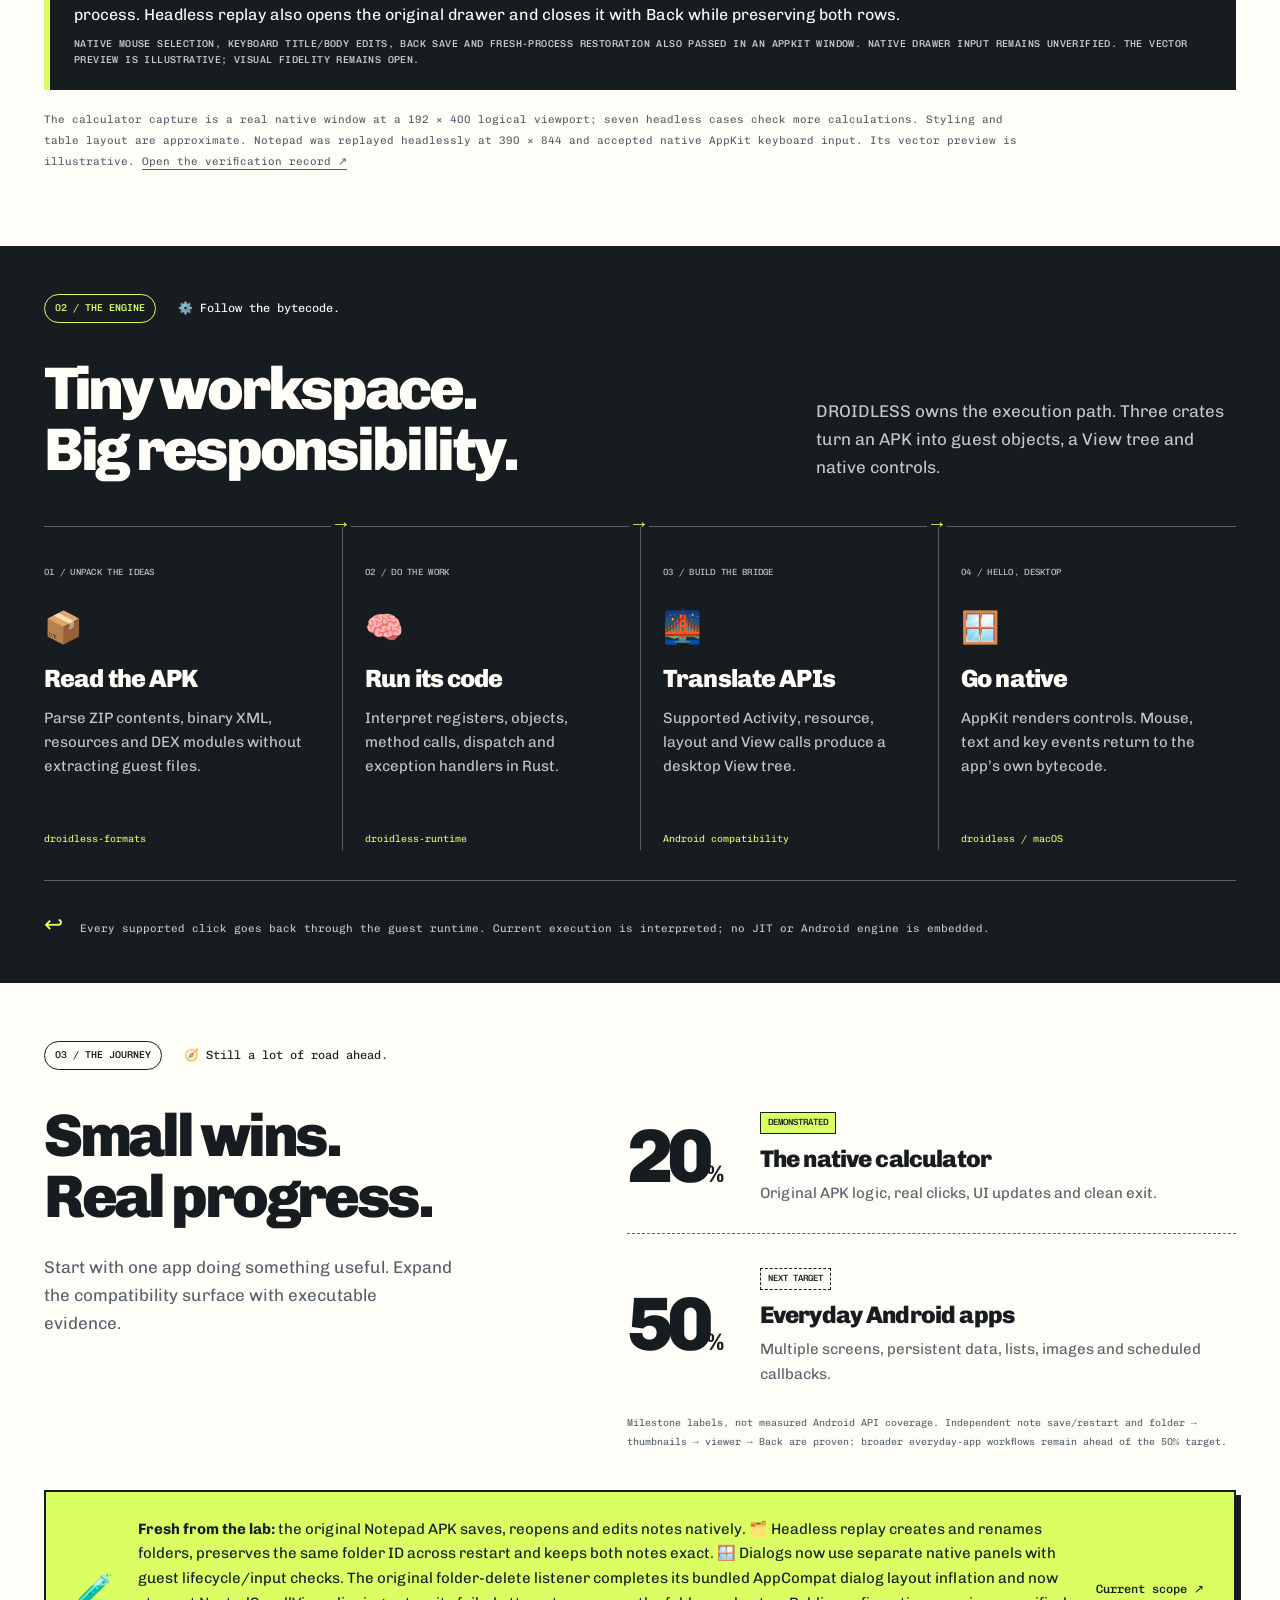
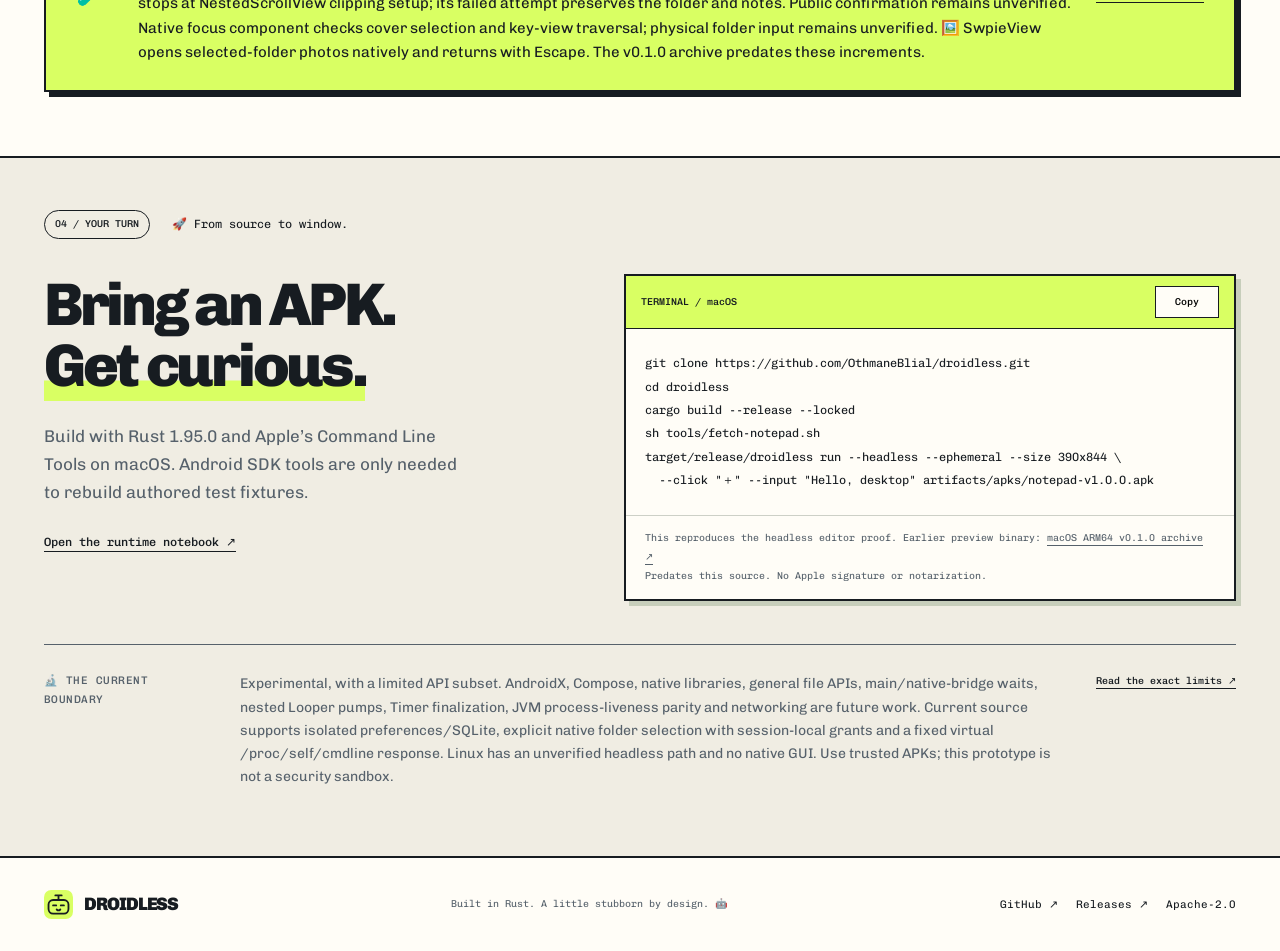
==== commit 9a7ea08f: "docs: publish styled resources and public dialog inflation evidence" ====
--- a/site/index.html
+++ b/site/index.html
@@ -75,7 +75,7 @@
         <div class="milestone next"><span class="milestone-number">50<span>%</span></span><div><span class="pill">NEXT TARGET</span><h3>Everyday Android apps</h3><p>Multiple screens, persistent data, lists, images and scheduled callbacks.</p></div></div>
         <p class="milestone-note">Milestone labels, not measured Android API coverage. Independent note save/restart and folder → thumbnails → viewer → Back are proven; broader everyday-app workflows remain ahead of the 50% target.</p>
       </div></div>
-      <div class="lab-note"><span class="lab-note-icon" aria-hidden="true">🧪</span><p><strong>Fresh from the lab:</strong> the original Notepad APK saves, reopens and edits notes natively. 🗂️ Headless replay creates and renames folders, preserves the same folder ID across restart and keeps both notes exact. 🪟 Dialogs now use separate native panels with guest lifecycle/input checks. The original folder-delete listener enters its bundled dialog onCreate and passes foreground setup and stops at a missing dialog layout resource; its failed attempt preserves the folder and notes. Public confirmation remains unverified. Native focus component checks cover selection and key-view traversal; physical folder input remains unverified. 🖼️ SwpieView opens selected-folder photos natively and returns with Escape. The v0.1.0 archive predates these increments.</p><a href="docs.html#compatibility" class="text-link">Current scope ↗</a></div>
+      <div class="lab-note"><span class="lab-note-icon" aria-hidden="true">🧪</span><p><strong>Fresh from the lab:</strong> the original Notepad APK saves, reopens and edits notes natively. 🗂️ Headless replay creates and renames folders, preserves the same folder ID across restart and keeps both notes exact. 🪟 Dialogs now use separate native panels with guest lifecycle/input checks. The original folder-delete listener completes its bundled AppCompat dialog layout inflation and now stops at NestedScrollView clipping setup; its failed attempt preserves the folder and notes. Public confirmation remains unverified. Native focus component checks cover selection and key-view traversal; physical folder input remains unverified. 🖼️ SwpieView opens selected-folder photos natively and returns with Escape. The v0.1.0 archive predates these increments.</p><a href="docs.html#compatibility" class="text-link">Current scope ↗</a></div>
     </section>
 
     <section class="start" aria-labelledby="start-title"><div class="wrap">
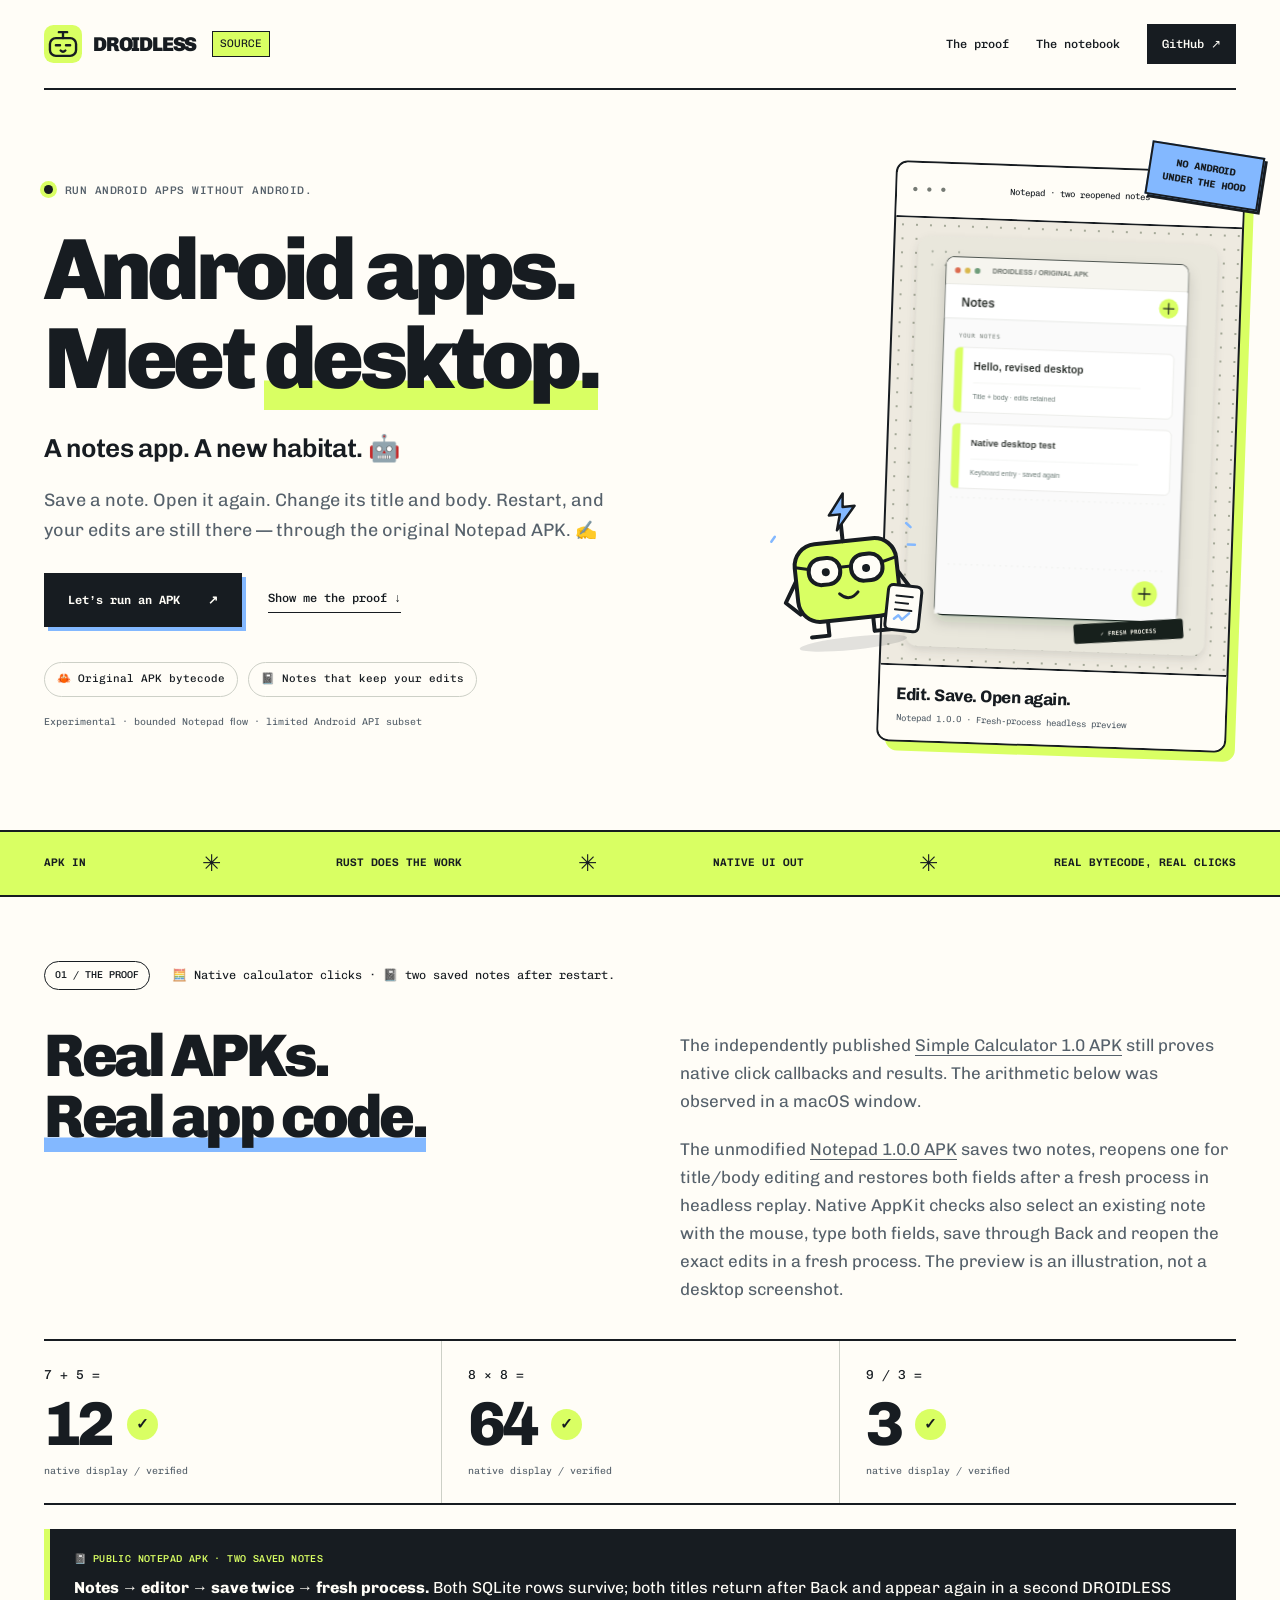
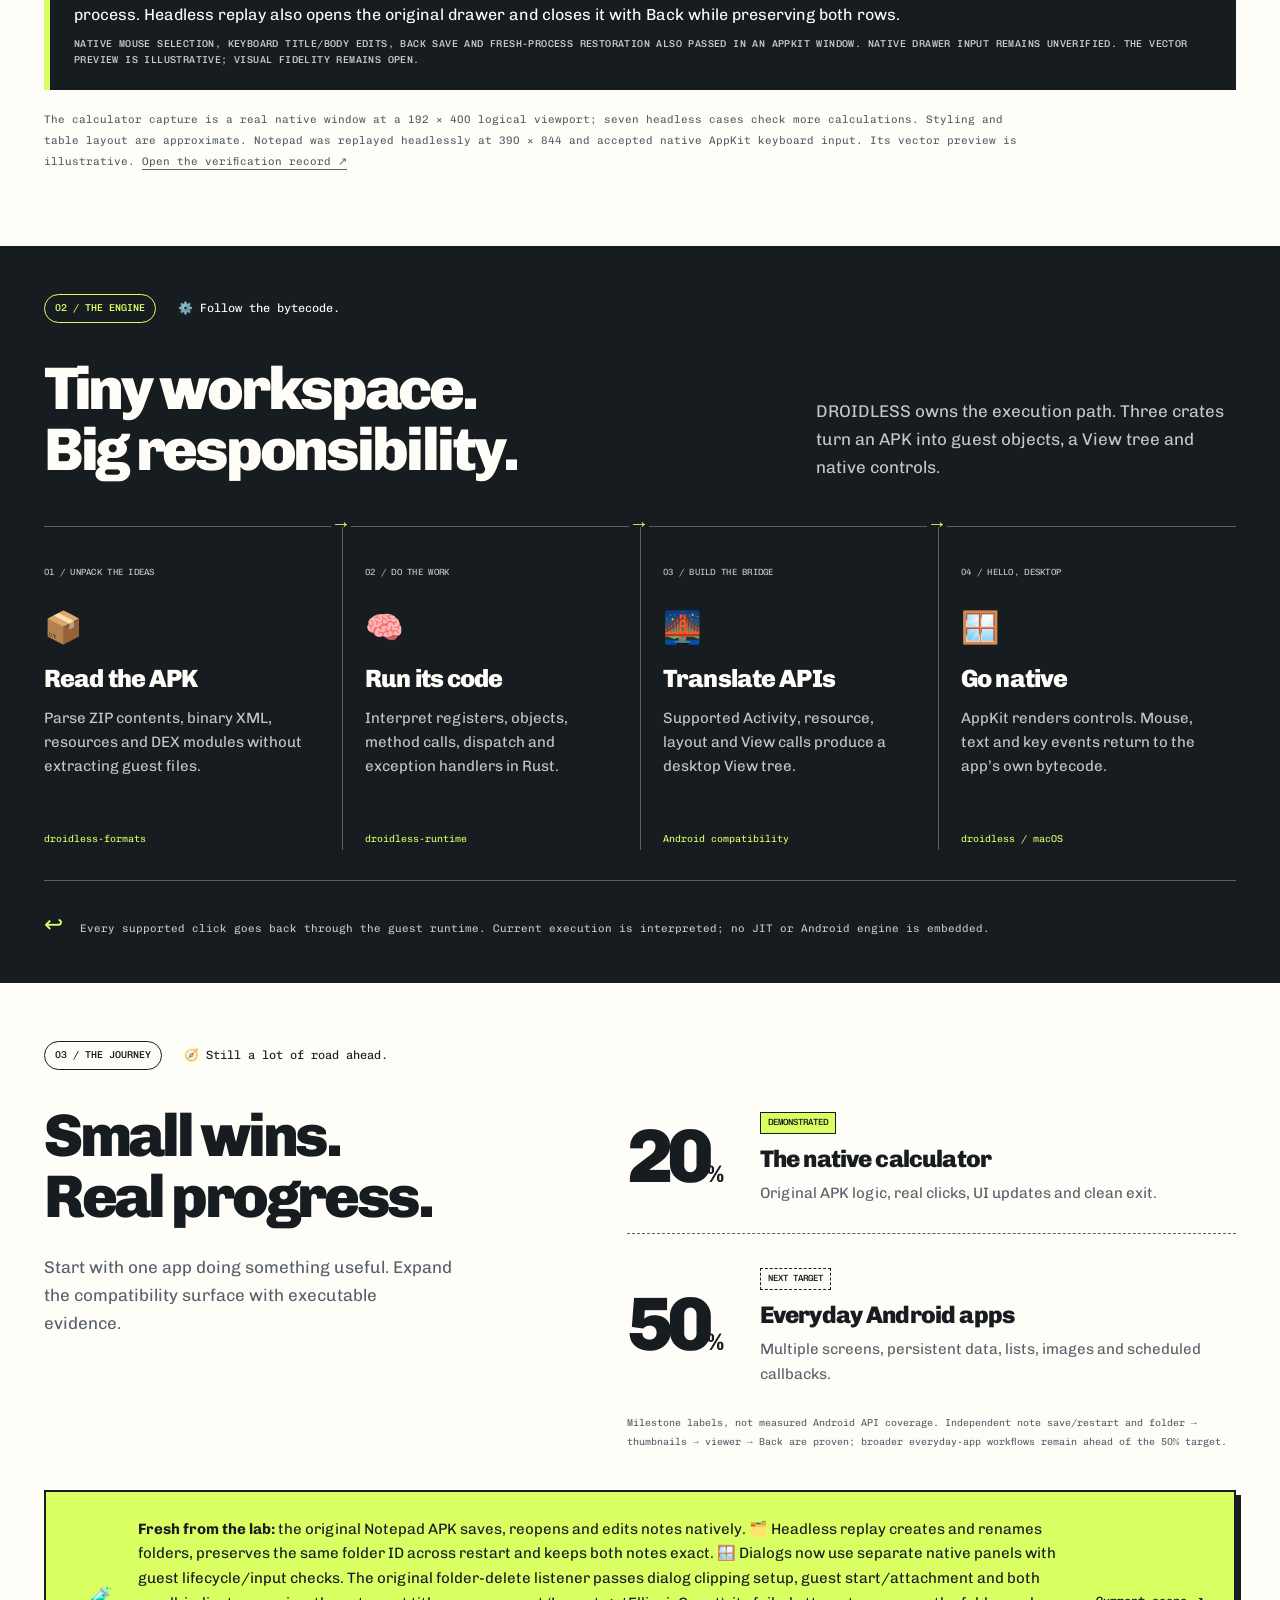
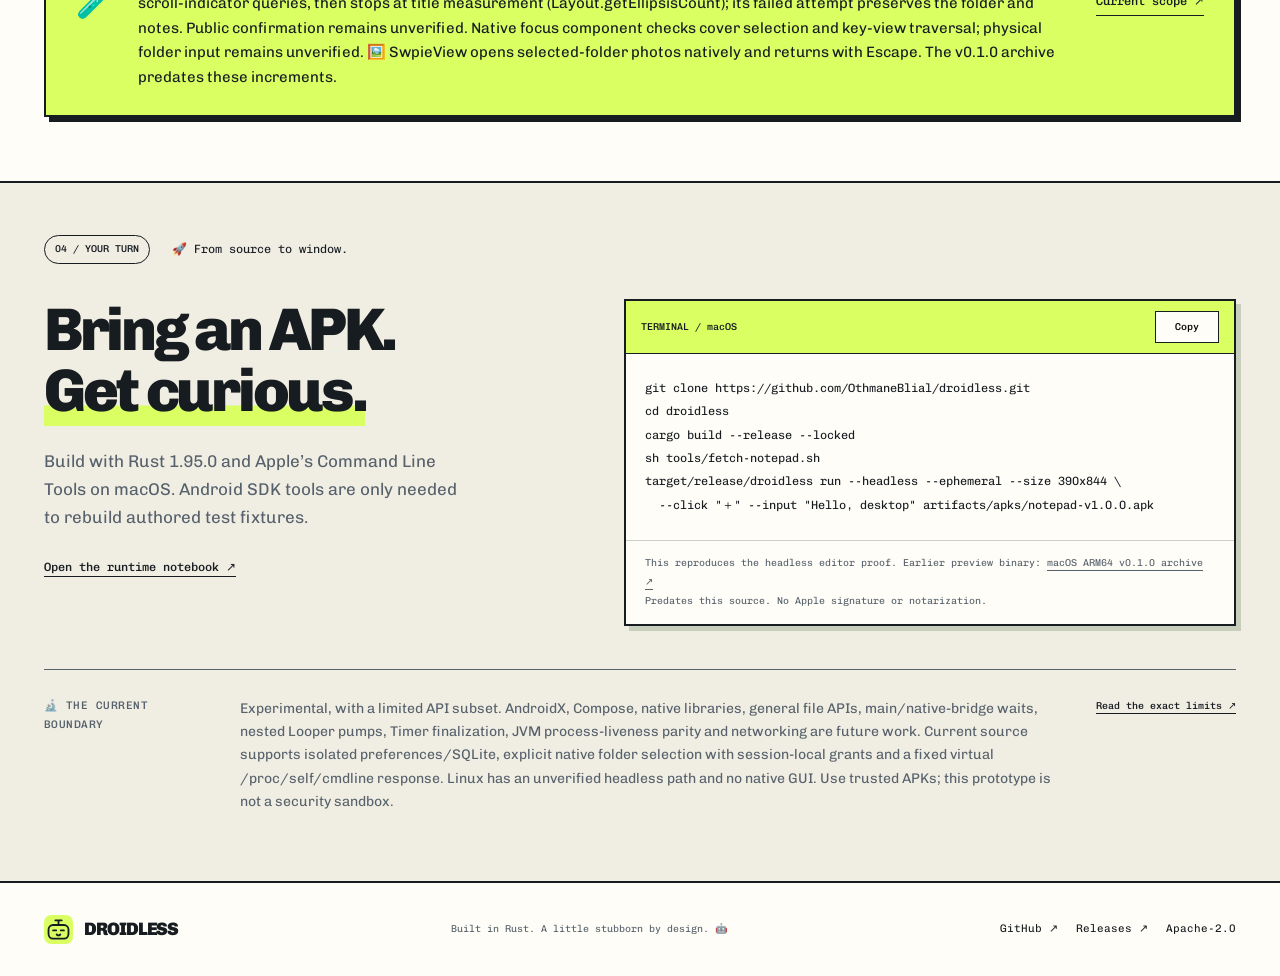
==== commit 40a726e4: "docs: publish clipping and public dialog measurement evidence" ====
--- a/site/index.html
+++ b/site/index.html
@@ -75,7 +75,7 @@
         <div class="milestone next"><span class="milestone-number">50<span>%</span></span><div><span class="pill">NEXT TARGET</span><h3>Everyday Android apps</h3><p>Multiple screens, persistent data, lists, images and scheduled callbacks.</p></div></div>
         <p class="milestone-note">Milestone labels, not measured Android API coverage. Independent note save/restart and folder → thumbnails → viewer → Back are proven; broader everyday-app workflows remain ahead of the 50% target.</p>
       </div></div>
-      <div class="lab-note"><span class="lab-note-icon" aria-hidden="true">🧪</span><p><strong>Fresh from the lab:</strong> the original Notepad APK saves, reopens and edits notes natively. 🗂️ Headless replay creates and renames folders, preserves the same folder ID across restart and keeps both notes exact. 🪟 Dialogs now use separate native panels with guest lifecycle/input checks. The original folder-delete listener completes its bundled AppCompat dialog layout inflation and now stops at NestedScrollView clipping setup; its failed attempt preserves the folder and notes. Public confirmation remains unverified. Native focus component checks cover selection and key-view traversal; physical folder input remains unverified. 🖼️ SwpieView opens selected-folder photos natively and returns with Escape. The v0.1.0 archive predates these increments.</p><a href="docs.html#compatibility" class="text-link">Current scope ↗</a></div>
+      <div class="lab-note"><span class="lab-note-icon" aria-hidden="true">🧪</span><p><strong>Fresh from the lab:</strong> the original Notepad APK saves, reopens and edits notes natively. 🗂️ Headless replay creates and renames folders, preserves the same folder ID across restart and keeps both notes exact. 🪟 Dialogs now use separate native panels with guest lifecycle/input checks. The original folder-delete listener passes dialog clipping setup, guest start/attachment and both scroll-indicator queries, then stops at title measurement (Layout.getEllipsisCount); its failed attempt preserves the folder and notes. Public confirmation remains unverified. Native focus component checks cover selection and key-view traversal; physical folder input remains unverified. 🖼️ SwpieView opens selected-folder photos natively and returns with Escape. The v0.1.0 archive predates these increments.</p><a href="docs.html#compatibility" class="text-link">Current scope ↗</a></div>
     </section>
 
     <section class="start" aria-labelledby="start-title"><div class="wrap">
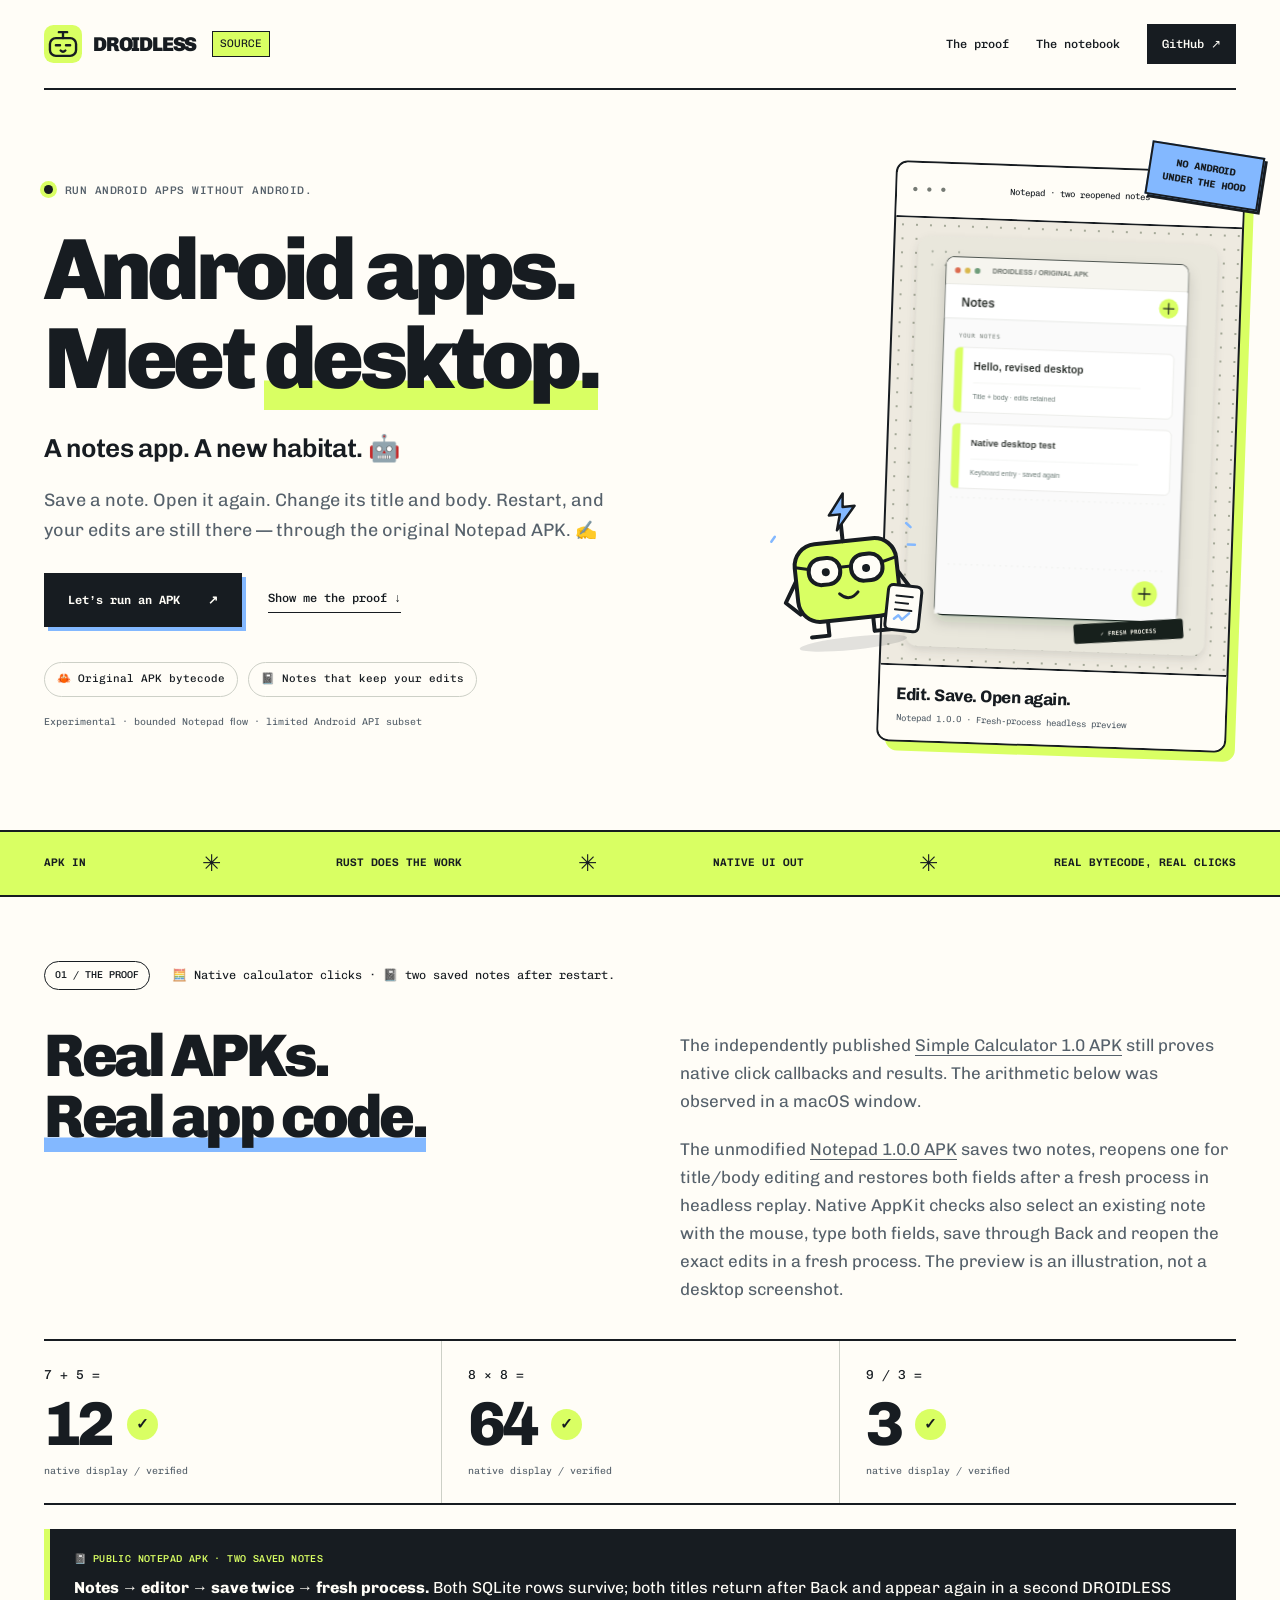
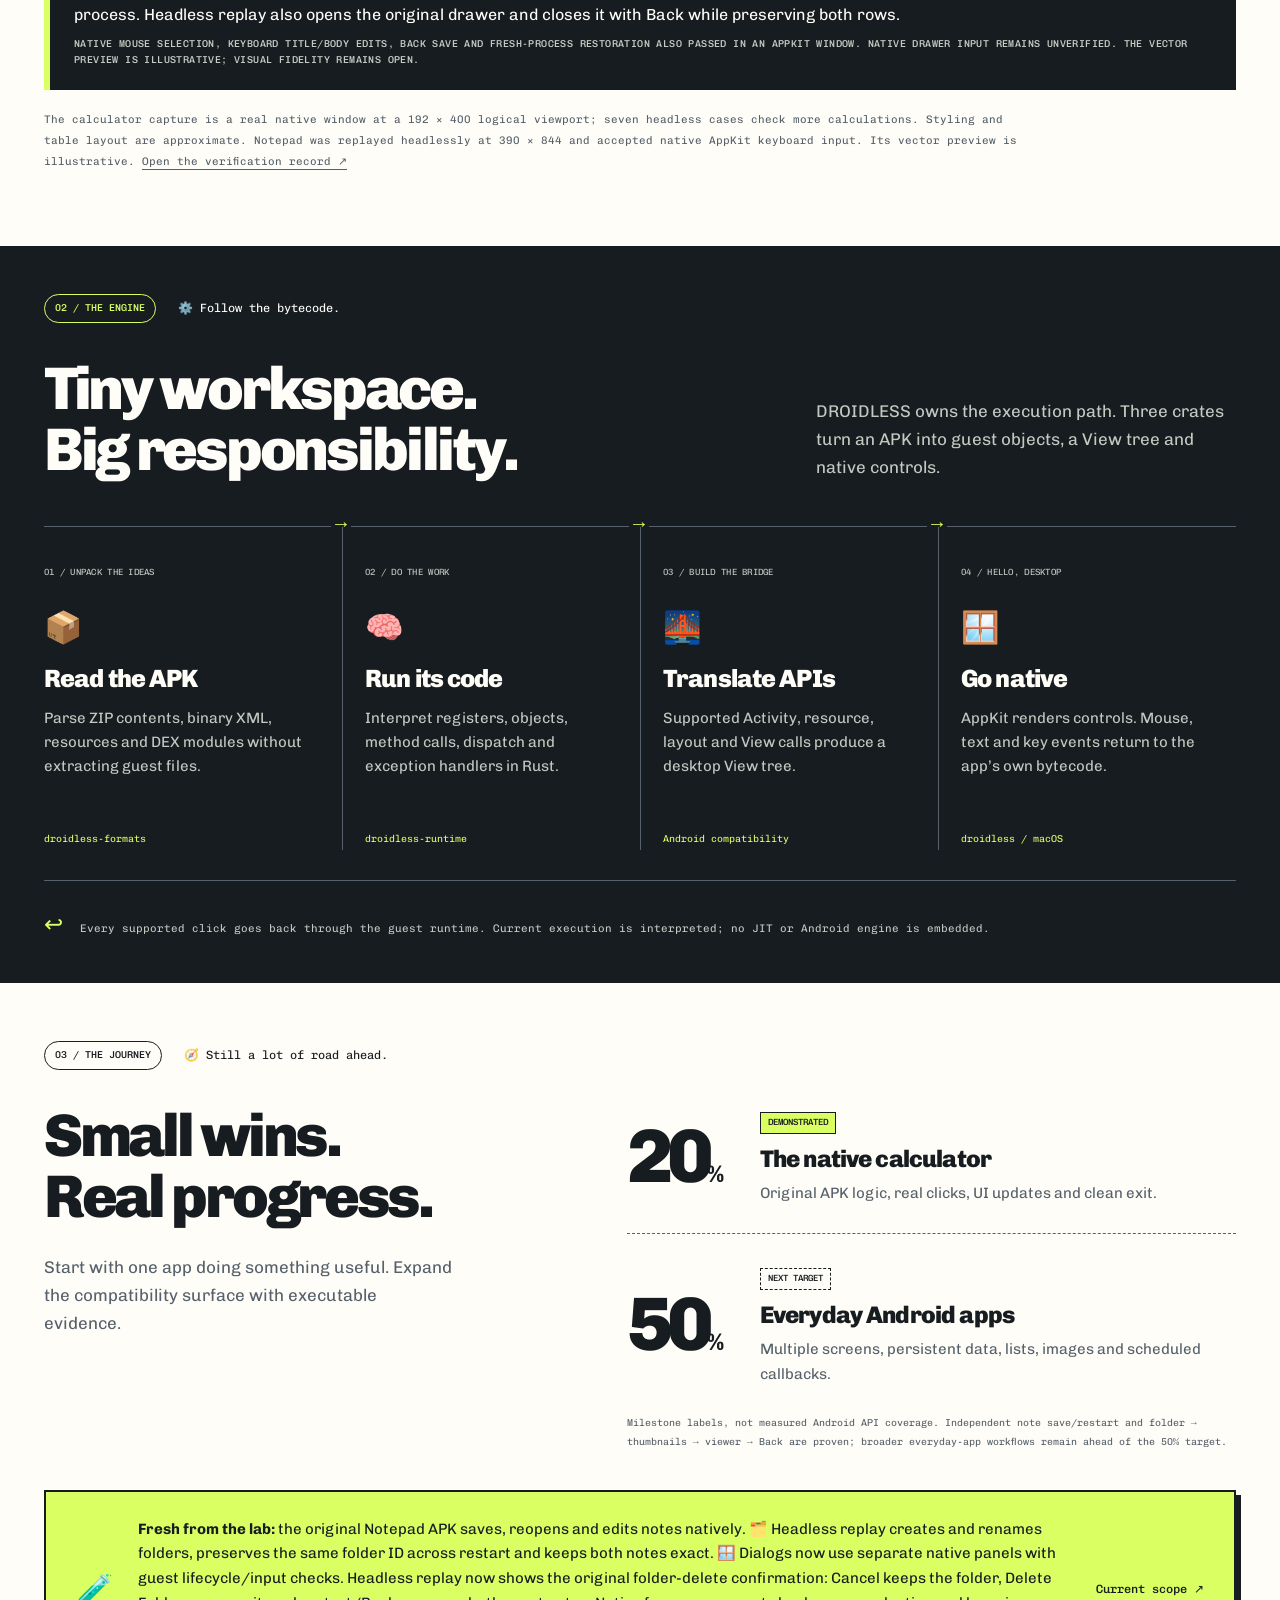
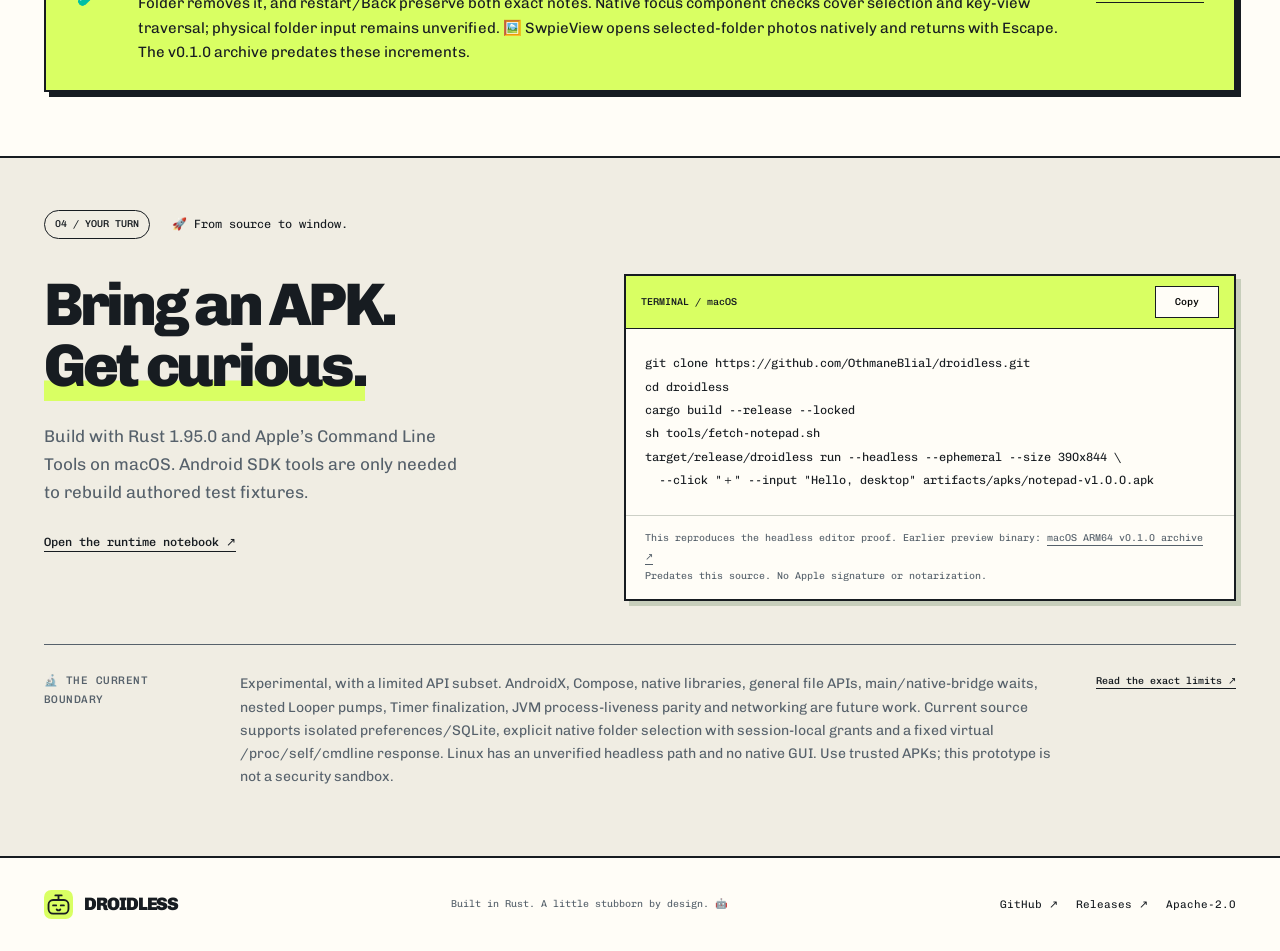
==== commit ebdefeef: "docs: publish public folder deletion and ellipsis evidence" ====
--- a/site/index.html
+++ b/site/index.html
@@ -75,7 +75,7 @@
         <div class="milestone next"><span class="milestone-number">50<span>%</span></span><div><span class="pill">NEXT TARGET</span><h3>Everyday Android apps</h3><p>Multiple screens, persistent data, lists, images and scheduled callbacks.</p></div></div>
         <p class="milestone-note">Milestone labels, not measured Android API coverage. Independent note save/restart and folder → thumbnails → viewer → Back are proven; broader everyday-app workflows remain ahead of the 50% target.</p>
       </div></div>
-      <div class="lab-note"><span class="lab-note-icon" aria-hidden="true">🧪</span><p><strong>Fresh from the lab:</strong> the original Notepad APK saves, reopens and edits notes natively. 🗂️ Headless replay creates and renames folders, preserves the same folder ID across restart and keeps both notes exact. 🪟 Dialogs now use separate native panels with guest lifecycle/input checks. The original folder-delete listener passes dialog clipping setup, guest start/attachment and both scroll-indicator queries, then stops at title measurement (Layout.getEllipsisCount); its failed attempt preserves the folder and notes. Public confirmation remains unverified. Native focus component checks cover selection and key-view traversal; physical folder input remains unverified. 🖼️ SwpieView opens selected-folder photos natively and returns with Escape. The v0.1.0 archive predates these increments.</p><a href="docs.html#compatibility" class="text-link">Current scope ↗</a></div>
+      <div class="lab-note"><span class="lab-note-icon" aria-hidden="true">🧪</span><p><strong>Fresh from the lab:</strong> the original Notepad APK saves, reopens and edits notes natively. 🗂️ Headless replay creates and renames folders, preserves the same folder ID across restart and keeps both notes exact. 🪟 Dialogs now use separate native panels with guest lifecycle/input checks. Headless replay now shows the original folder-delete confirmation: Cancel keeps the folder, Delete Folder removes it, and restart/Back preserve both exact notes. Native focus component checks cover selection and key-view traversal; physical folder input remains unverified. 🖼️ SwpieView opens selected-folder photos natively and returns with Escape. The v0.1.0 archive predates these increments.</p><a href="docs.html#compatibility" class="text-link">Current scope ↗</a></div>
     </section>
 
     <section class="start" aria-labelledby="start-title"><div class="wrap">
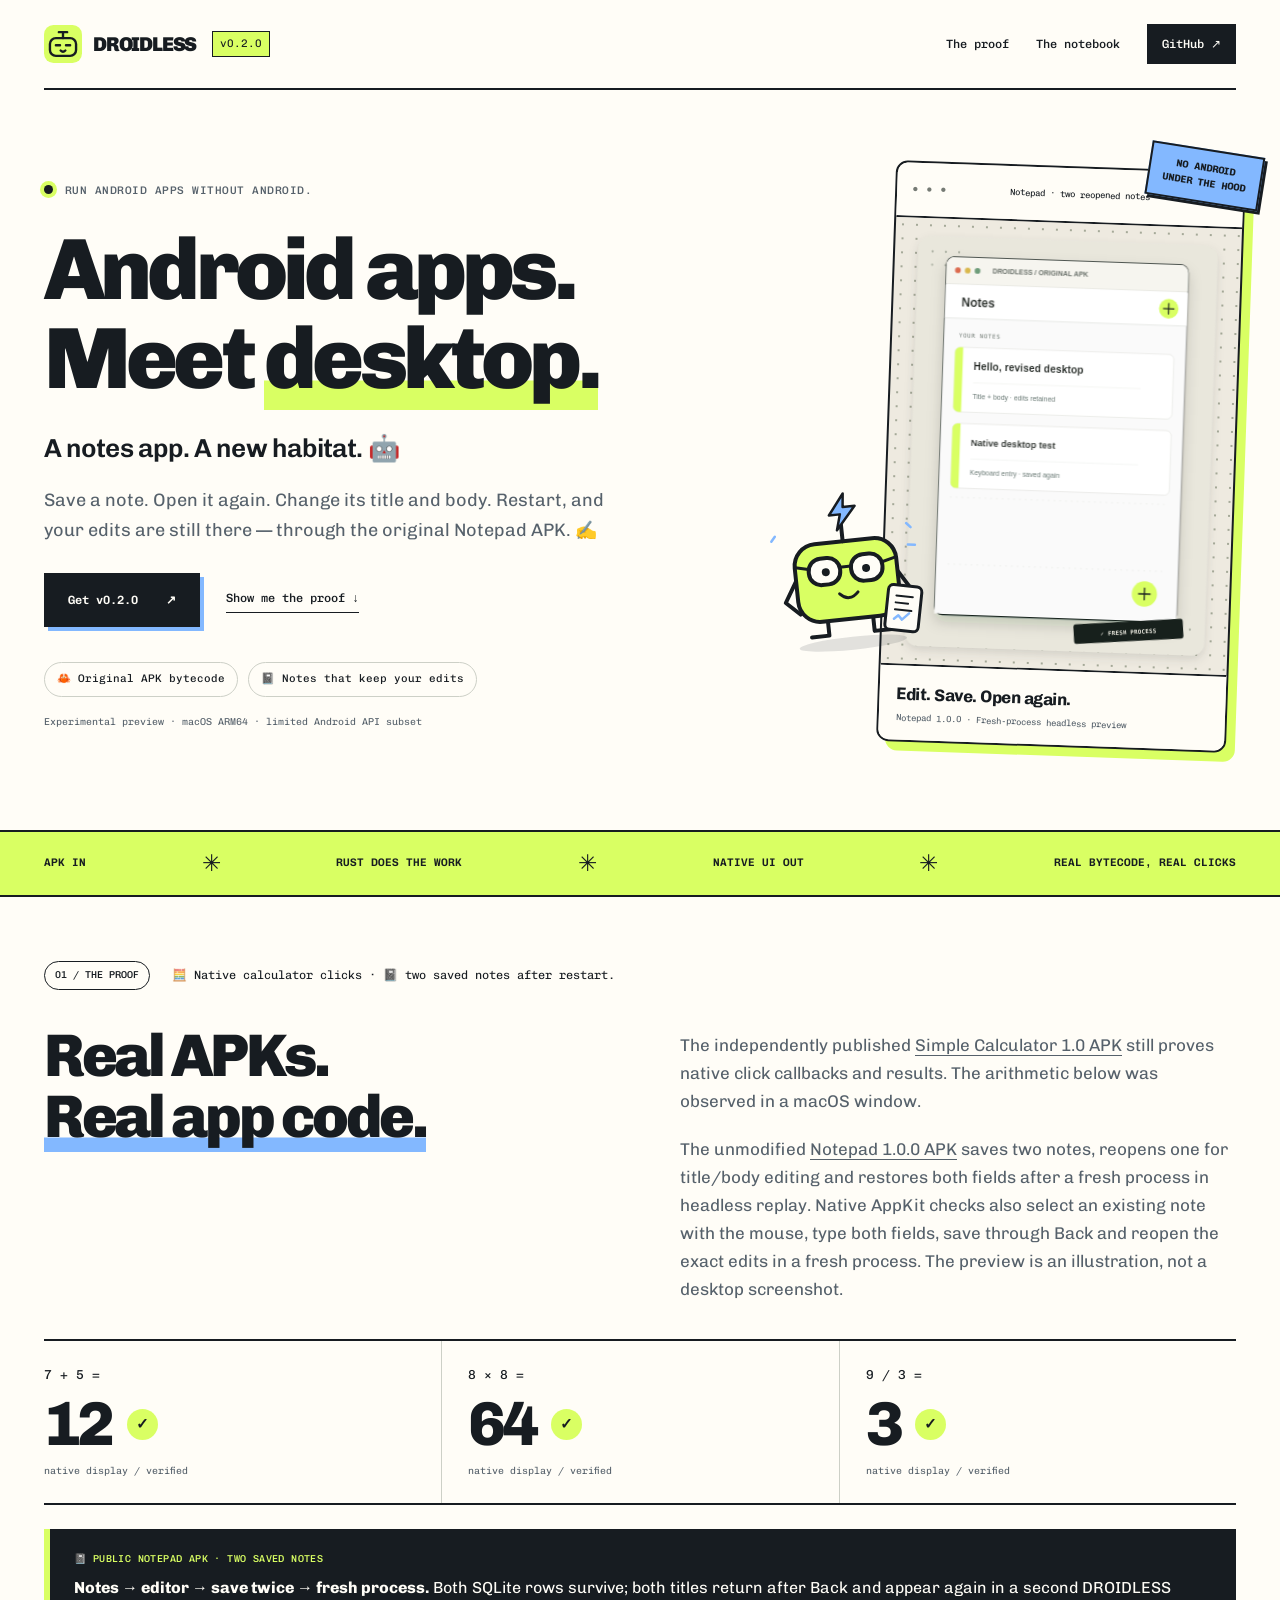
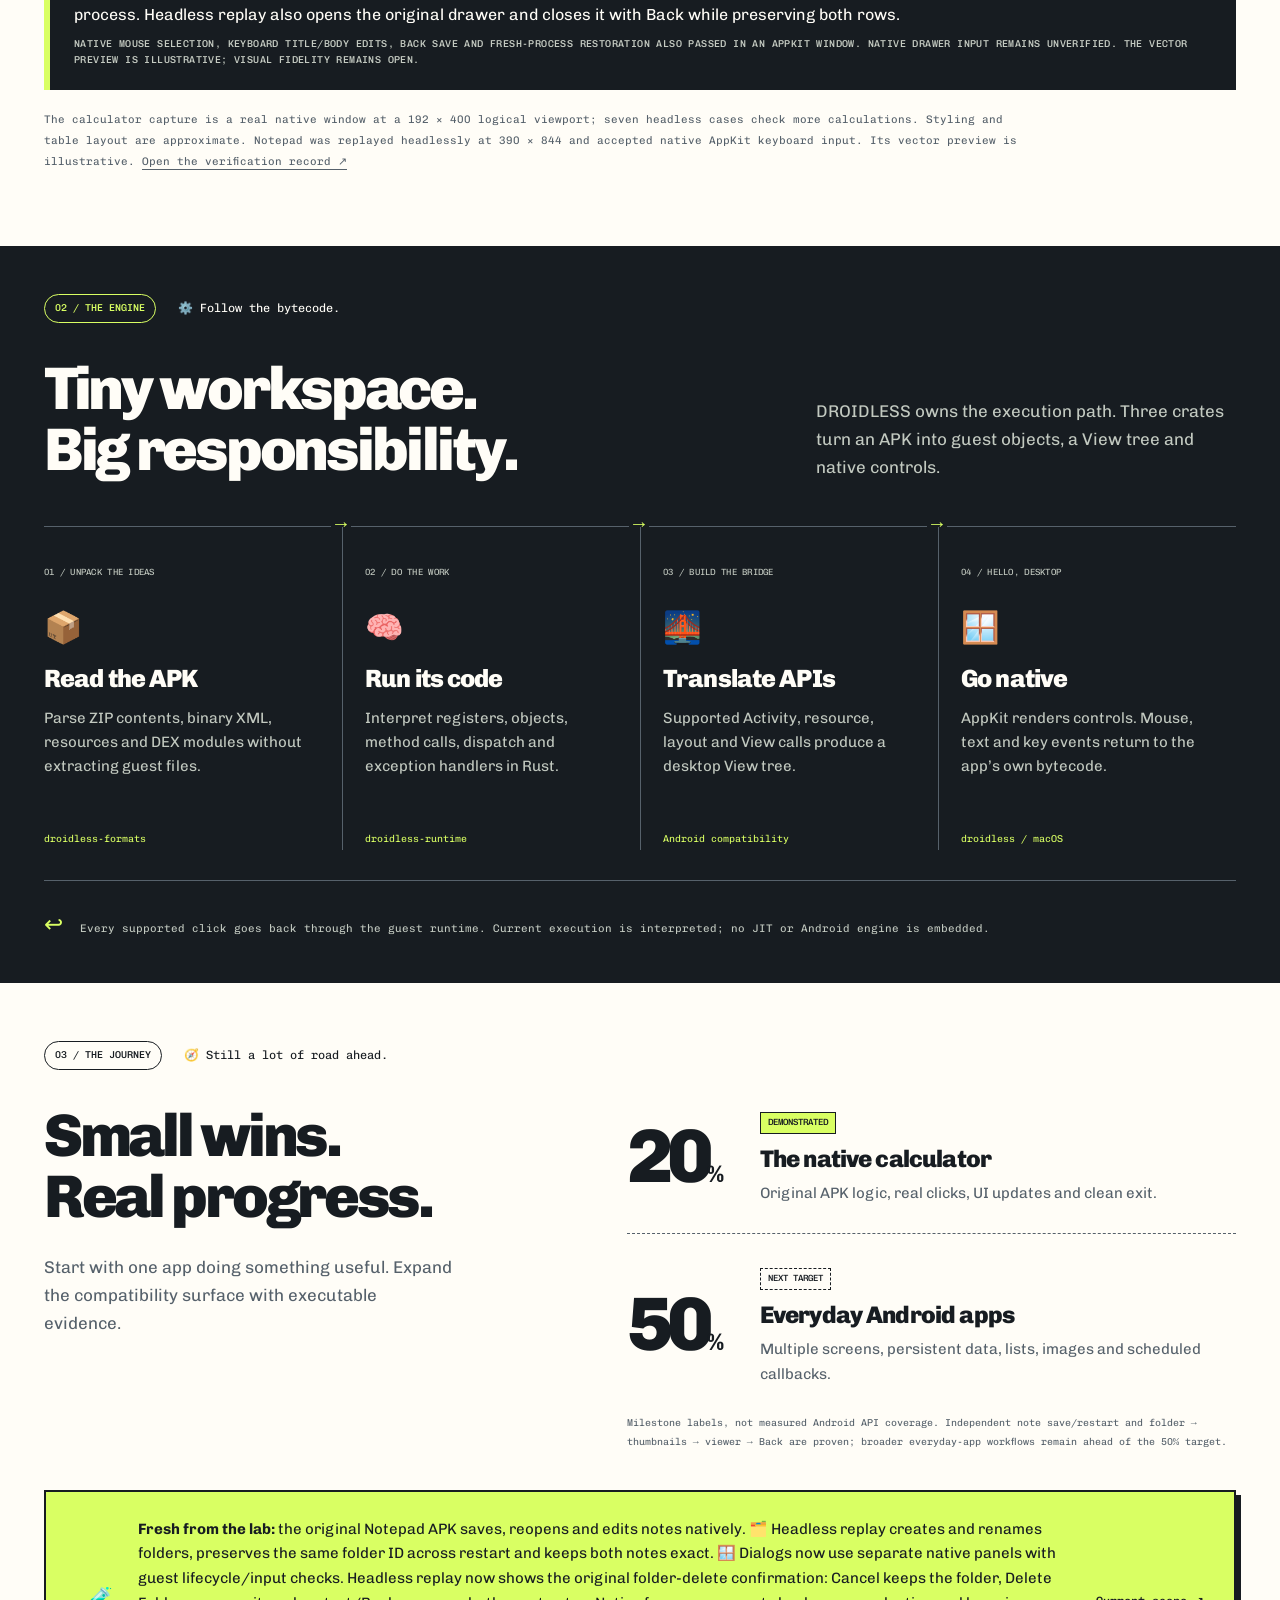
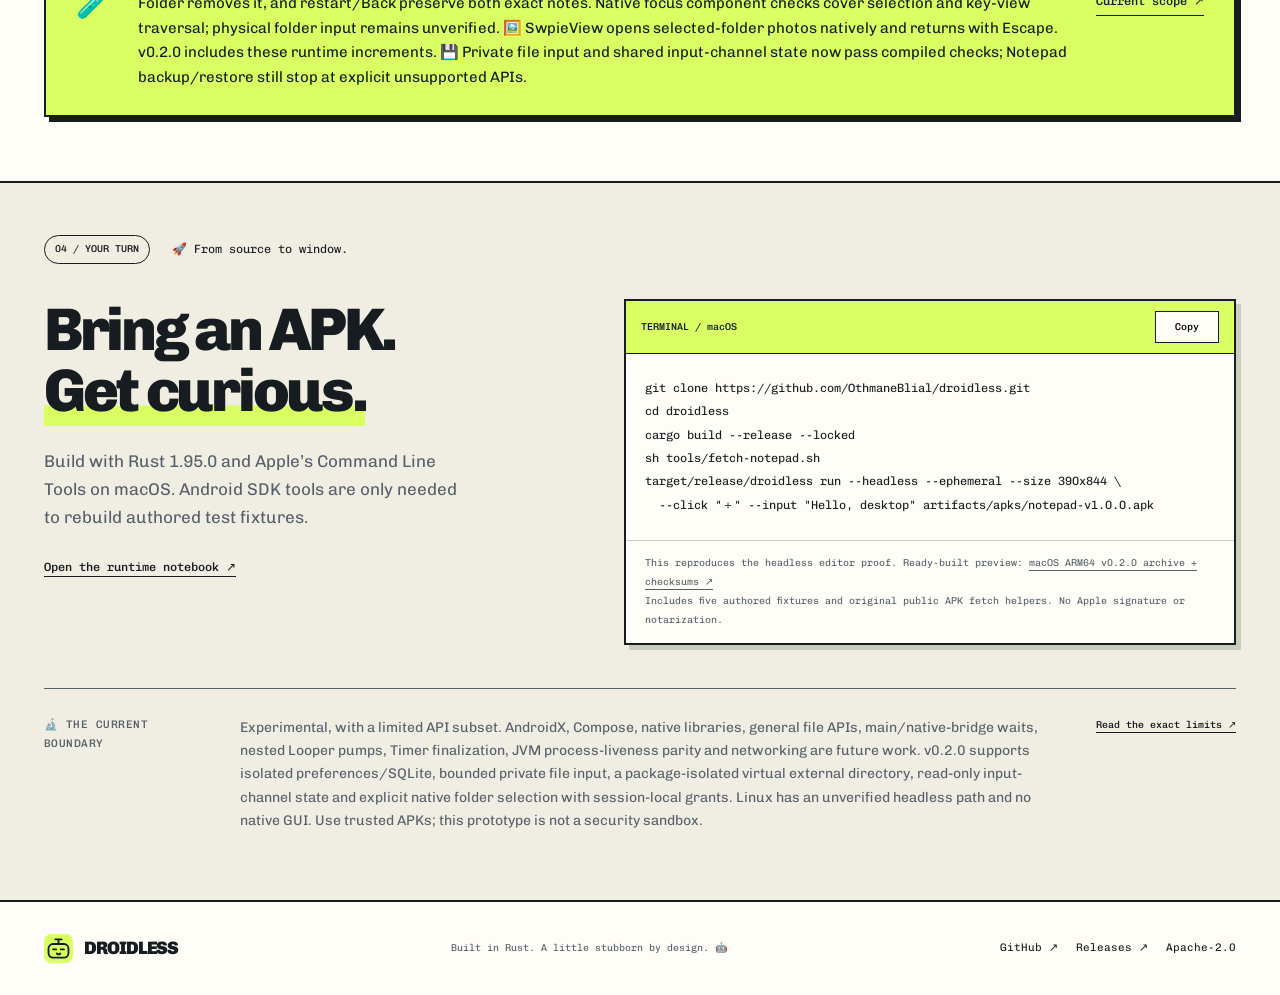
==== commit f436c104: "docs: give the README a new habitat and feature v0.2.0" ====
--- a/site/index.html
+++ b/site/index.html
@@ -17,7 +17,7 @@
 <body>
   <a class="skip-link" href="#main">Skip to content</a>
   <header class="site-header wrap">
-    <a class="wordmark" href="index.html" aria-label="DROIDLESS home"><img src="assets/favicon.svg" width="38" height="38" alt="">DROIDLESS<span class="version-tag">SOURCE</span></a>
+    <a class="wordmark" href="index.html" aria-label="DROIDLESS home"><img src="assets/favicon.svg" width="38" height="38" alt="">DROIDLESS<span class="version-tag">v0.2.0</span></a>
     <nav aria-label="Main navigation"><a href="#evidence">The proof</a><a href="docs.html">The notebook</a><a class="source-link" href="https://github.com/OthmaneBlial/droidless">GitHub ↗</a></nav>
   </header>
   <main id="main">
@@ -27,9 +27,9 @@
         <h1 id="hero-title">Android apps.<br>Meet <span class="highlight">desktop.</span></h1>
         <p class="hero-lead">A notes app. A new habitat. 🤖</p>
         <p class="hero-description">Save a note. Open it again. Change its title and body. Restart, and your edits are still there — through the original Notepad APK. ✍️</p>
-        <div class="hero-actions"><a class="button" href="docs.html#quickstart">Let’s run an APK <span aria-hidden="true">↗</span></a><a class="text-link" href="#evidence">Show me the proof ↓</a></div>
+        <div class="hero-actions"><a class="button" href="https://github.com/OthmaneBlial/droidless/releases/tag/v0.2.0">Get v0.2.0 <span aria-hidden="true">↗</span></a><a class="text-link" href="#evidence">Show me the proof ↓</a></div>
         <div class="hero-chips"><span>🦀 Original APK bytecode</span><span>📓 Notes that keep your edits</span></div>
-        <p class="scope-note">Experimental · bounded Notepad flow · limited Android API subset</p>
+        <p class="scope-note">Experimental preview · macOS ARM64 · limited Android API subset</p>
       </div>
       <figure class="specimen">
         <div class="specimen-top"><span class="window-dots" aria-hidden="true">● ● ●</span><span>Notepad · two reopened notes</span><span class="specimen-indicator" aria-hidden="true">↗</span></div>
@@ -75,7 +75,7 @@
         <div class="milestone next"><span class="milestone-number">50<span>%</span></span><div><span class="pill">NEXT TARGET</span><h3>Everyday Android apps</h3><p>Multiple screens, persistent data, lists, images and scheduled callbacks.</p></div></div>
         <p class="milestone-note">Milestone labels, not measured Android API coverage. Independent note save/restart and folder → thumbnails → viewer → Back are proven; broader everyday-app workflows remain ahead of the 50% target.</p>
       </div></div>
-      <div class="lab-note"><span class="lab-note-icon" aria-hidden="true">🧪</span><p><strong>Fresh from the lab:</strong> the original Notepad APK saves, reopens and edits notes natively. 🗂️ Headless replay creates and renames folders, preserves the same folder ID across restart and keeps both notes exact. 🪟 Dialogs now use separate native panels with guest lifecycle/input checks. Headless replay now shows the original folder-delete confirmation: Cancel keeps the folder, Delete Folder removes it, and restart/Back preserve both exact notes. Native focus component checks cover selection and key-view traversal; physical folder input remains unverified. 🖼️ SwpieView opens selected-folder photos natively and returns with Escape. The v0.1.0 archive predates these increments.</p><a href="docs.html#compatibility" class="text-link">Current scope ↗</a></div>
+      <div class="lab-note"><span class="lab-note-icon" aria-hidden="true">🧪</span><p><strong>Fresh from the lab:</strong> the original Notepad APK saves, reopens and edits notes natively. 🗂️ Headless replay creates and renames folders, preserves the same folder ID across restart and keeps both notes exact. 🪟 Dialogs now use separate native panels with guest lifecycle/input checks. Headless replay now shows the original folder-delete confirmation: Cancel keeps the folder, Delete Folder removes it, and restart/Back preserve both exact notes. Native focus component checks cover selection and key-view traversal; physical folder input remains unverified. 🖼️ SwpieView opens selected-folder photos natively and returns with Escape. v0.2.0 includes these runtime increments. 💾 Private file input and shared input-channel state now pass compiled checks; Notepad backup/restore still stop at explicit unsupported APIs.</p><a href="docs.html#compatibility" class="text-link">Current scope ↗</a></div>
     </section>
 
     <section class="start" aria-labelledby="start-title"><div class="wrap">
@@ -86,12 +86,12 @@
 cargo build --release --locked
 sh tools/fetch-notepad.sh
 target/release/droidless run --headless --ephemeral --size 390x844 \
-  --click "＋" --input "Hello, desktop" artifacts/apks/notepad-v1.0.0.apk</code></pre><p class="code-note">This reproduces the headless editor proof. Earlier preview binary: <a href="https://github.com/OthmaneBlial/droidless/releases/tag/v0.1.0">macOS ARM64 v0.1.0 archive ↗</a><br>Predates this source. No Apple signature or notarization.</p></div>
+  --click "＋" --input "Hello, desktop" artifacts/apks/notepad-v1.0.0.apk</code></pre><p class="code-note">This reproduces the headless editor proof. Ready-built preview: <a href="https://github.com/OthmaneBlial/droidless/releases/tag/v0.2.0">macOS ARM64 v0.2.0 archive + checksums ↗</a><br>Includes five authored fixtures and original public APK fetch helpers. No Apple signature or notarization.</p></div>
       </div>
-      <div class="boundary"><span class="eyebrow">🔬 The current boundary</span><p>Experimental, with a limited API subset. AndroidX, Compose, native libraries, general file APIs, main/native-bridge waits, nested Looper pumps, Timer finalization, JVM process-liveness parity and networking are future work. Current source supports isolated preferences/SQLite, explicit native folder selection with session-local grants and a fixed virtual /proc/self/cmdline response. Linux has an unverified headless path and no native GUI. Use trusted APKs; this prototype is not a security sandbox.</p><a href="docs.html#compatibility">Read the exact limits ↗</a></div>
+      <div class="boundary"><span class="eyebrow">🔬 The current boundary</span><p>Experimental, with a limited API subset. AndroidX, Compose, native libraries, general file APIs, main/native-bridge waits, nested Looper pumps, Timer finalization, JVM process-liveness parity and networking are future work. v0.2.0 supports isolated preferences/SQLite, bounded private file input, a package-isolated virtual external directory, read-only input-channel state and explicit native folder selection with session-local grants. Linux has an unverified headless path and no native GUI. Use trusted APKs; this prototype is not a security sandbox.</p><a href="docs.html#compatibility">Read the exact limits ↗</a></div>
     </div></section>
   </main>
-  <footer class="site-footer wrap"><a class="wordmark" href="index.html"><img src="assets/favicon.svg" width="29" height="29" alt="">DROIDLESS</a><p>Built in Rust. A little stubborn by design. 🤖</p><div><a href="https://github.com/OthmaneBlial/droidless">GitHub ↗</a><a href="https://github.com/OthmaneBlial/droidless/releases/tag/v0.1.0">Releases ↗</a><a href="https://github.com/OthmaneBlial/droidless/blob/main/LICENSE">Apache-2.0</a></div></footer>
+  <footer class="site-footer wrap"><a class="wordmark" href="index.html"><img src="assets/favicon.svg" width="29" height="29" alt="">DROIDLESS</a><p>Built in Rust. A little stubborn by design. 🤖</p><div><a href="https://github.com/OthmaneBlial/droidless">GitHub ↗</a><a href="https://github.com/OthmaneBlial/droidless/releases/tag/v0.2.0">Releases ↗</a><a href="https://github.com/OthmaneBlial/droidless/blob/main/LICENSE">Apache-2.0</a></div></footer>
   <p class="sr-only" id="copy-status" role="status" aria-live="polite"></p>
 </body>
 </html>
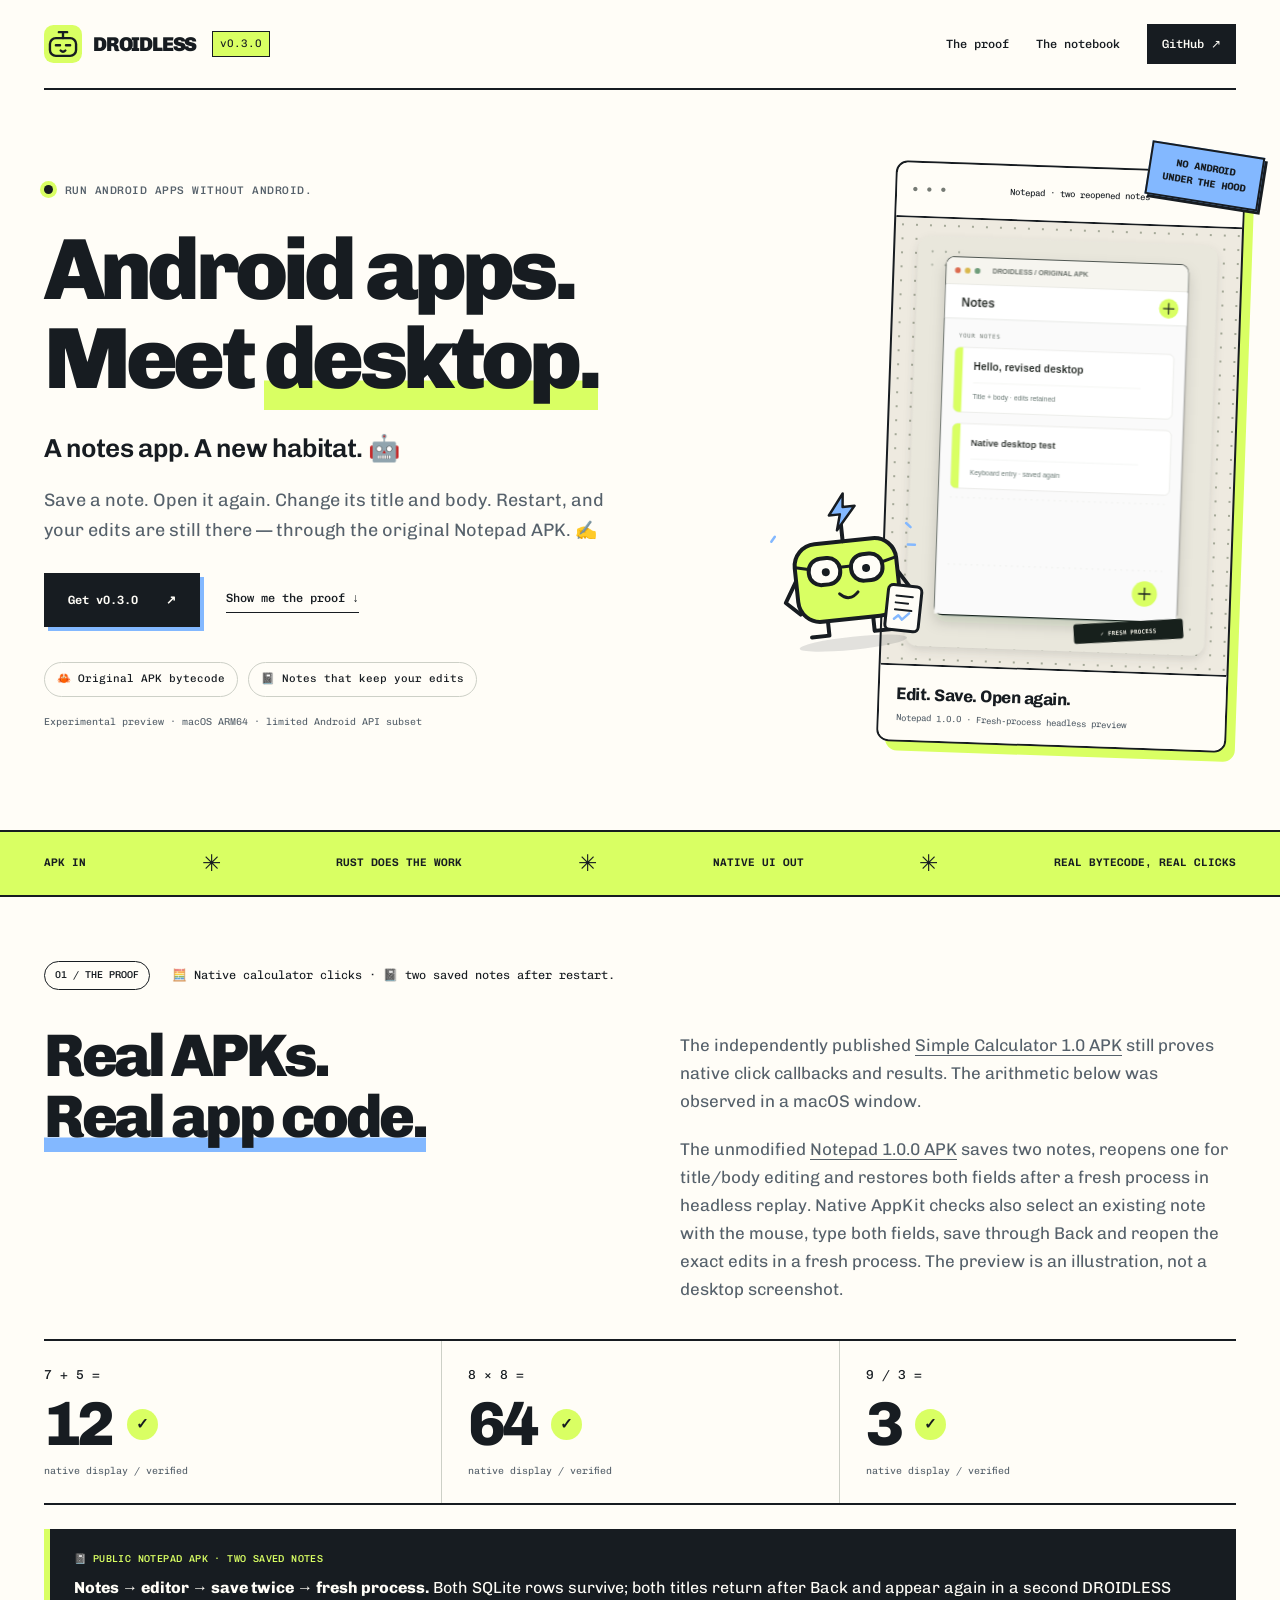
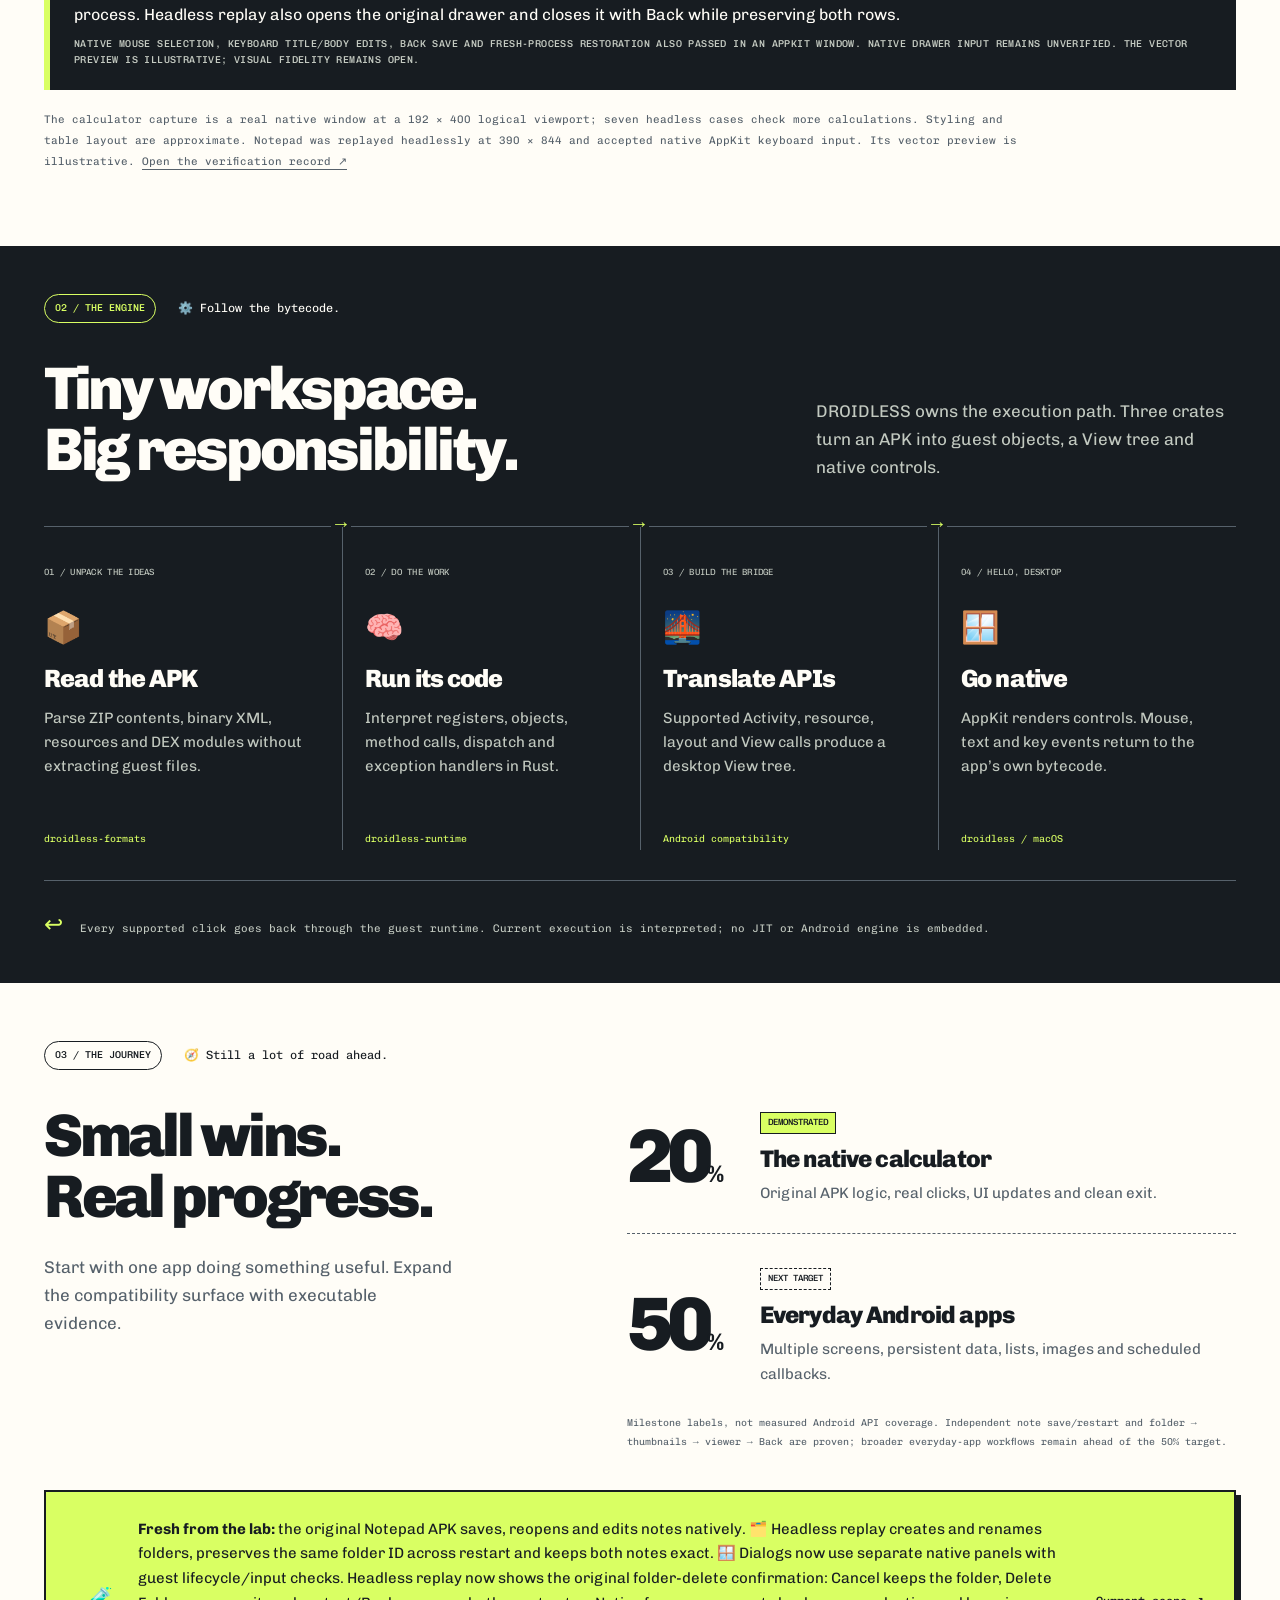
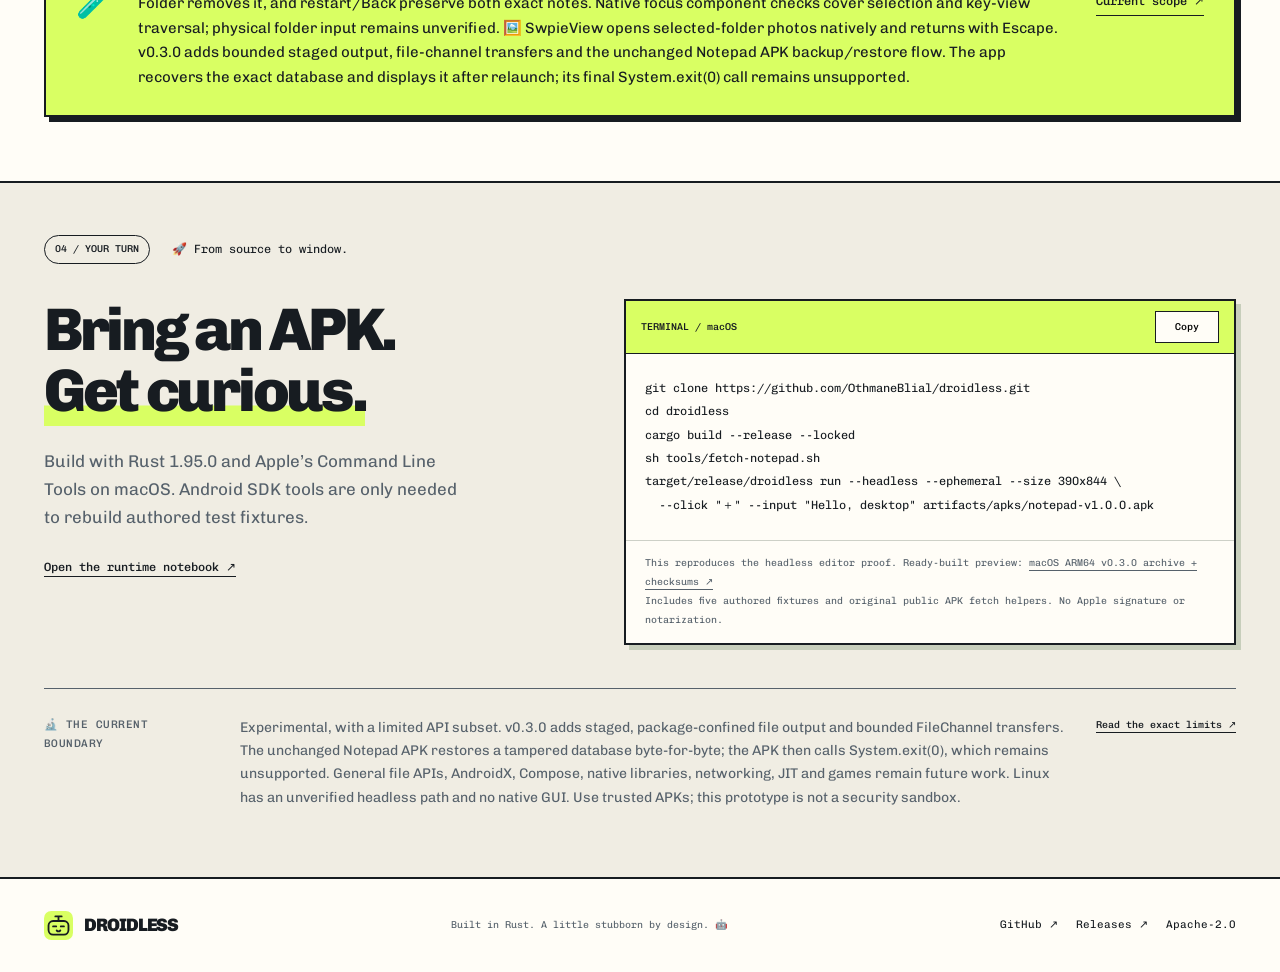
==== commit 676870cf: "release: prepare DROIDLESS v0.3.0 preview" ====
--- a/site/index.html
+++ b/site/index.html
@@ -17,7 +17,7 @@
 <body>
   <a class="skip-link" href="#main">Skip to content</a>
   <header class="site-header wrap">
-    <a class="wordmark" href="index.html" aria-label="DROIDLESS home"><img src="assets/favicon.svg" width="38" height="38" alt="">DROIDLESS<span class="version-tag">v0.2.0</span></a>
+    <a class="wordmark" href="index.html" aria-label="DROIDLESS home"><img src="assets/favicon.svg" width="38" height="38" alt="">DROIDLESS<span class="version-tag">v0.3.0</span></a>
     <nav aria-label="Main navigation"><a href="#evidence">The proof</a><a href="docs.html">The notebook</a><a class="source-link" href="https://github.com/OthmaneBlial/droidless">GitHub ↗</a></nav>
   </header>
   <main id="main">
@@ -27,7 +27,7 @@
         <h1 id="hero-title">Android apps.<br>Meet <span class="highlight">desktop.</span></h1>
         <p class="hero-lead">A notes app. A new habitat. 🤖</p>
         <p class="hero-description">Save a note. Open it again. Change its title and body. Restart, and your edits are still there — through the original Notepad APK. ✍️</p>
-        <div class="hero-actions"><a class="button" href="https://github.com/OthmaneBlial/droidless/releases/tag/v0.2.0">Get v0.2.0 <span aria-hidden="true">↗</span></a><a class="text-link" href="#evidence">Show me the proof ↓</a></div>
+        <div class="hero-actions"><a class="button" href="https://github.com/OthmaneBlial/droidless/releases/tag/v0.3.0">Get v0.3.0 <span aria-hidden="true">↗</span></a><a class="text-link" href="#evidence">Show me the proof ↓</a></div>
         <div class="hero-chips"><span>🦀 Original APK bytecode</span><span>📓 Notes that keep your edits</span></div>
         <p class="scope-note">Experimental preview · macOS ARM64 · limited Android API subset</p>
       </div>
@@ -75,7 +75,7 @@
         <div class="milestone next"><span class="milestone-number">50<span>%</span></span><div><span class="pill">NEXT TARGET</span><h3>Everyday Android apps</h3><p>Multiple screens, persistent data, lists, images and scheduled callbacks.</p></div></div>
         <p class="milestone-note">Milestone labels, not measured Android API coverage. Independent note save/restart and folder → thumbnails → viewer → Back are proven; broader everyday-app workflows remain ahead of the 50% target.</p>
       </div></div>
-      <div class="lab-note"><span class="lab-note-icon" aria-hidden="true">🧪</span><p><strong>Fresh from the lab:</strong> the original Notepad APK saves, reopens and edits notes natively. 🗂️ Headless replay creates and renames folders, preserves the same folder ID across restart and keeps both notes exact. 🪟 Dialogs now use separate native panels with guest lifecycle/input checks. Headless replay now shows the original folder-delete confirmation: Cancel keeps the folder, Delete Folder removes it, and restart/Back preserve both exact notes. Native focus component checks cover selection and key-view traversal; physical folder input remains unverified. 🖼️ SwpieView opens selected-folder photos natively and returns with Escape. v0.2.0 includes these runtime increments. 💾 Private file input and shared input-channel state now pass compiled checks; Notepad backup/restore still stop at explicit unsupported APIs.</p><a href="docs.html#compatibility" class="text-link">Current scope ↗</a></div>
+      <div class="lab-note"><span class="lab-note-icon" aria-hidden="true">🧪</span><p><strong>Fresh from the lab:</strong> the original Notepad APK saves, reopens and edits notes natively. 🗂️ Headless replay creates and renames folders, preserves the same folder ID across restart and keeps both notes exact. 🪟 Dialogs now use separate native panels with guest lifecycle/input checks. Headless replay now shows the original folder-delete confirmation: Cancel keeps the folder, Delete Folder removes it, and restart/Back preserve both exact notes. Native focus component checks cover selection and key-view traversal; physical folder input remains unverified. 🖼️ SwpieView opens selected-folder photos natively and returns with Escape. v0.3.0 adds bounded staged output, file-channel transfers and the unchanged Notepad APK backup/restore flow. The app recovers the exact database and displays it after relaunch; its final System.exit(0) call remains unsupported.</p><a href="docs.html#compatibility" class="text-link">Current scope ↗</a></div>
     </section>
 
     <section class="start" aria-labelledby="start-title"><div class="wrap">
@@ -86,12 +86,12 @@
 cargo build --release --locked
 sh tools/fetch-notepad.sh
 target/release/droidless run --headless --ephemeral --size 390x844 \
-  --click "＋" --input "Hello, desktop" artifacts/apks/notepad-v1.0.0.apk</code></pre><p class="code-note">This reproduces the headless editor proof. Ready-built preview: <a href="https://github.com/OthmaneBlial/droidless/releases/tag/v0.2.0">macOS ARM64 v0.2.0 archive + checksums ↗</a><br>Includes five authored fixtures and original public APK fetch helpers. No Apple signature or notarization.</p></div>
+  --click "＋" --input "Hello, desktop" artifacts/apks/notepad-v1.0.0.apk</code></pre><p class="code-note">This reproduces the headless editor proof. Ready-built preview: <a href="https://github.com/OthmaneBlial/droidless/releases/tag/v0.3.0">macOS ARM64 v0.3.0 archive + checksums ↗</a><br>Includes five authored fixtures and original public APK fetch helpers. No Apple signature or notarization.</p></div>
       </div>
-      <div class="boundary"><span class="eyebrow">🔬 The current boundary</span><p>Experimental, with a limited API subset. AndroidX, Compose, native libraries, general file APIs, main/native-bridge waits, nested Looper pumps, Timer finalization, JVM process-liveness parity and networking are future work. v0.2.0 supports isolated preferences/SQLite, bounded private file input, a package-isolated virtual external directory, read-only input-channel state and explicit native folder selection with session-local grants. Linux has an unverified headless path and no native GUI. Use trusted APKs; this prototype is not a security sandbox.</p><a href="docs.html#compatibility">Read the exact limits ↗</a></div>
+      <div class="boundary"><span class="eyebrow">🔬 The current boundary</span><p>Experimental, with a limited API subset. v0.3.0 adds staged, package-confined file output and bounded FileChannel transfers. The unchanged Notepad APK restores a tampered database byte-for-byte; the APK then calls System.exit(0), which remains unsupported. General file APIs, AndroidX, Compose, native libraries, networking, JIT and games remain future work. Linux has an unverified headless path and no native GUI. Use trusted APKs; this prototype is not a security sandbox.</p><a href="docs.html#compatibility">Read the exact limits ↗</a></div>
     </div></section>
   </main>
-  <footer class="site-footer wrap"><a class="wordmark" href="index.html"><img src="assets/favicon.svg" width="29" height="29" alt="">DROIDLESS</a><p>Built in Rust. A little stubborn by design. 🤖</p><div><a href="https://github.com/OthmaneBlial/droidless">GitHub ↗</a><a href="https://github.com/OthmaneBlial/droidless/releases/tag/v0.2.0">Releases ↗</a><a href="https://github.com/OthmaneBlial/droidless/blob/main/LICENSE">Apache-2.0</a></div></footer>
+  <footer class="site-footer wrap"><a class="wordmark" href="index.html"><img src="assets/favicon.svg" width="29" height="29" alt="">DROIDLESS</a><p>Built in Rust. A little stubborn by design. 🤖</p><div><a href="https://github.com/OthmaneBlial/droidless">GitHub ↗</a><a href="https://github.com/OthmaneBlial/droidless/releases/tag/v0.3.0">Releases ↗</a><a href="https://github.com/OthmaneBlial/droidless/blob/main/LICENSE">Apache-2.0</a></div></footer>
   <p class="sr-only" id="copy-status" role="status" aria-live="polite"></p>
 </body>
 </html>
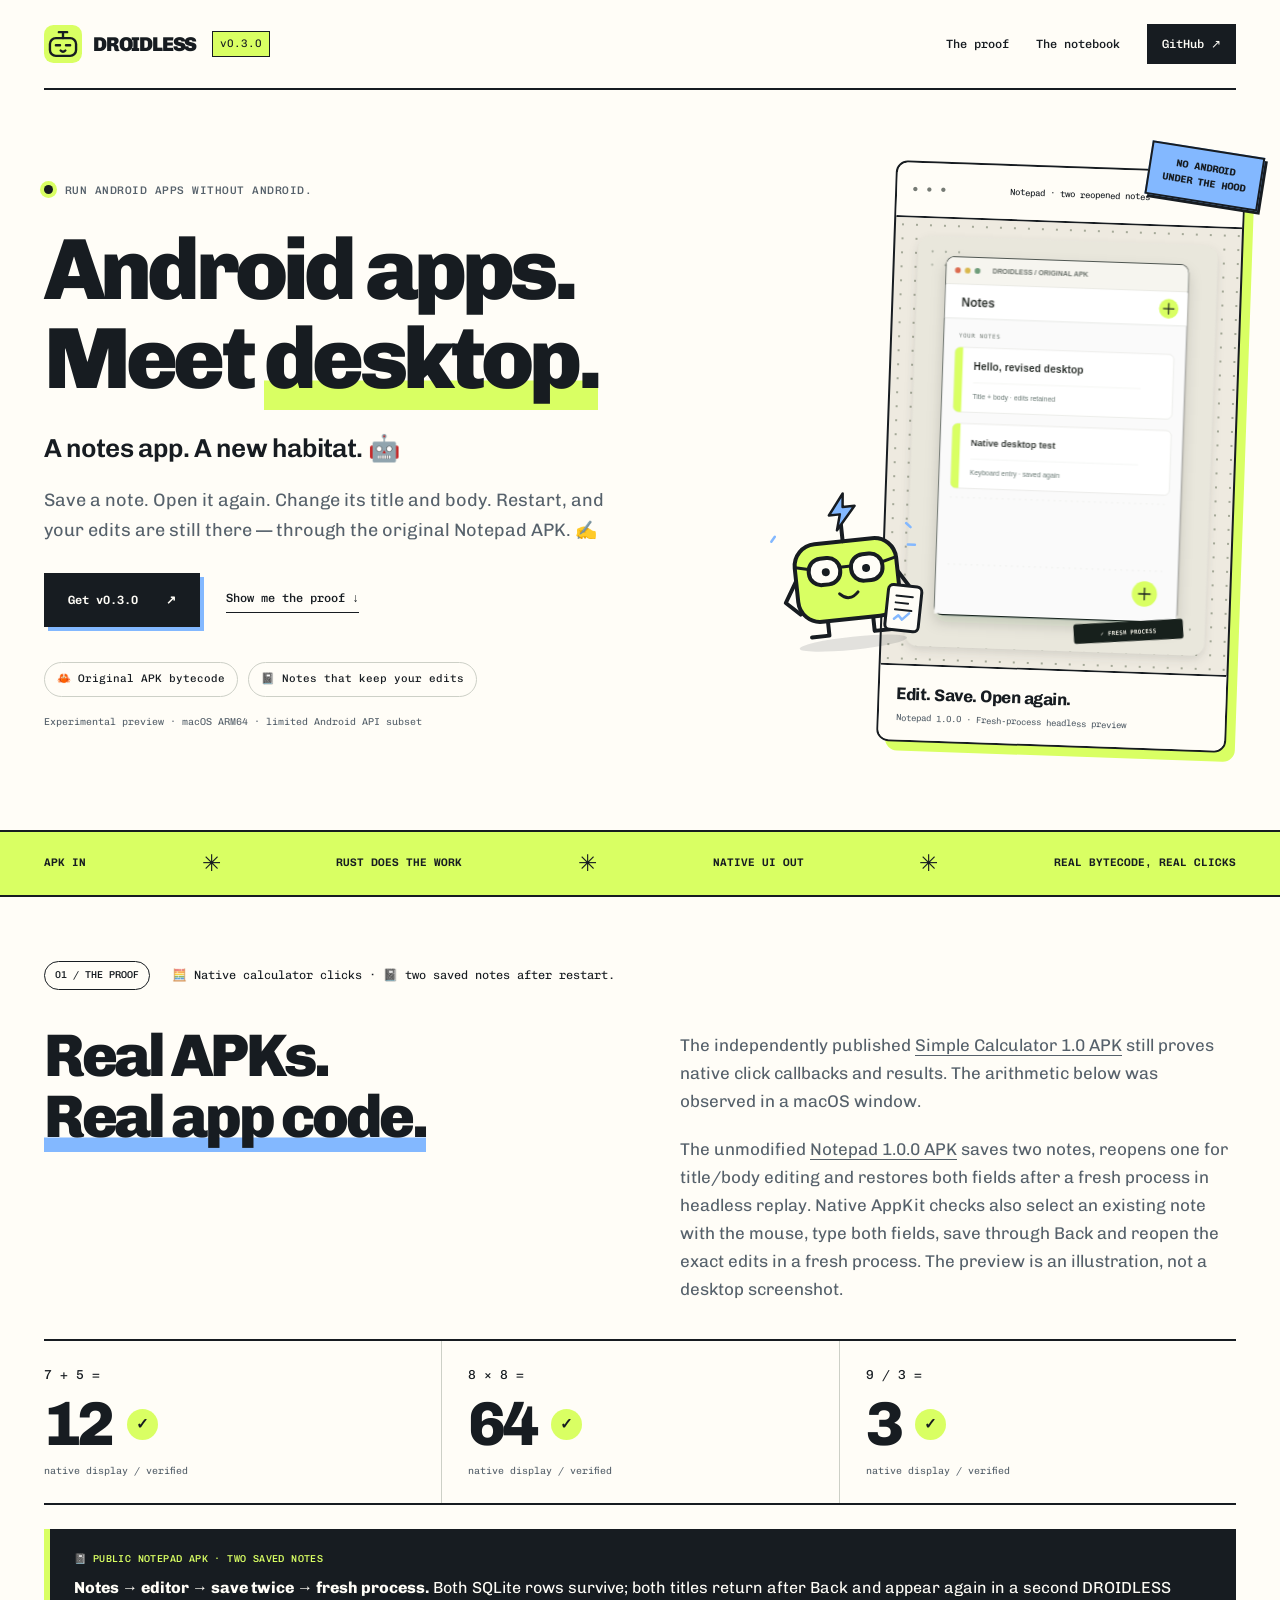
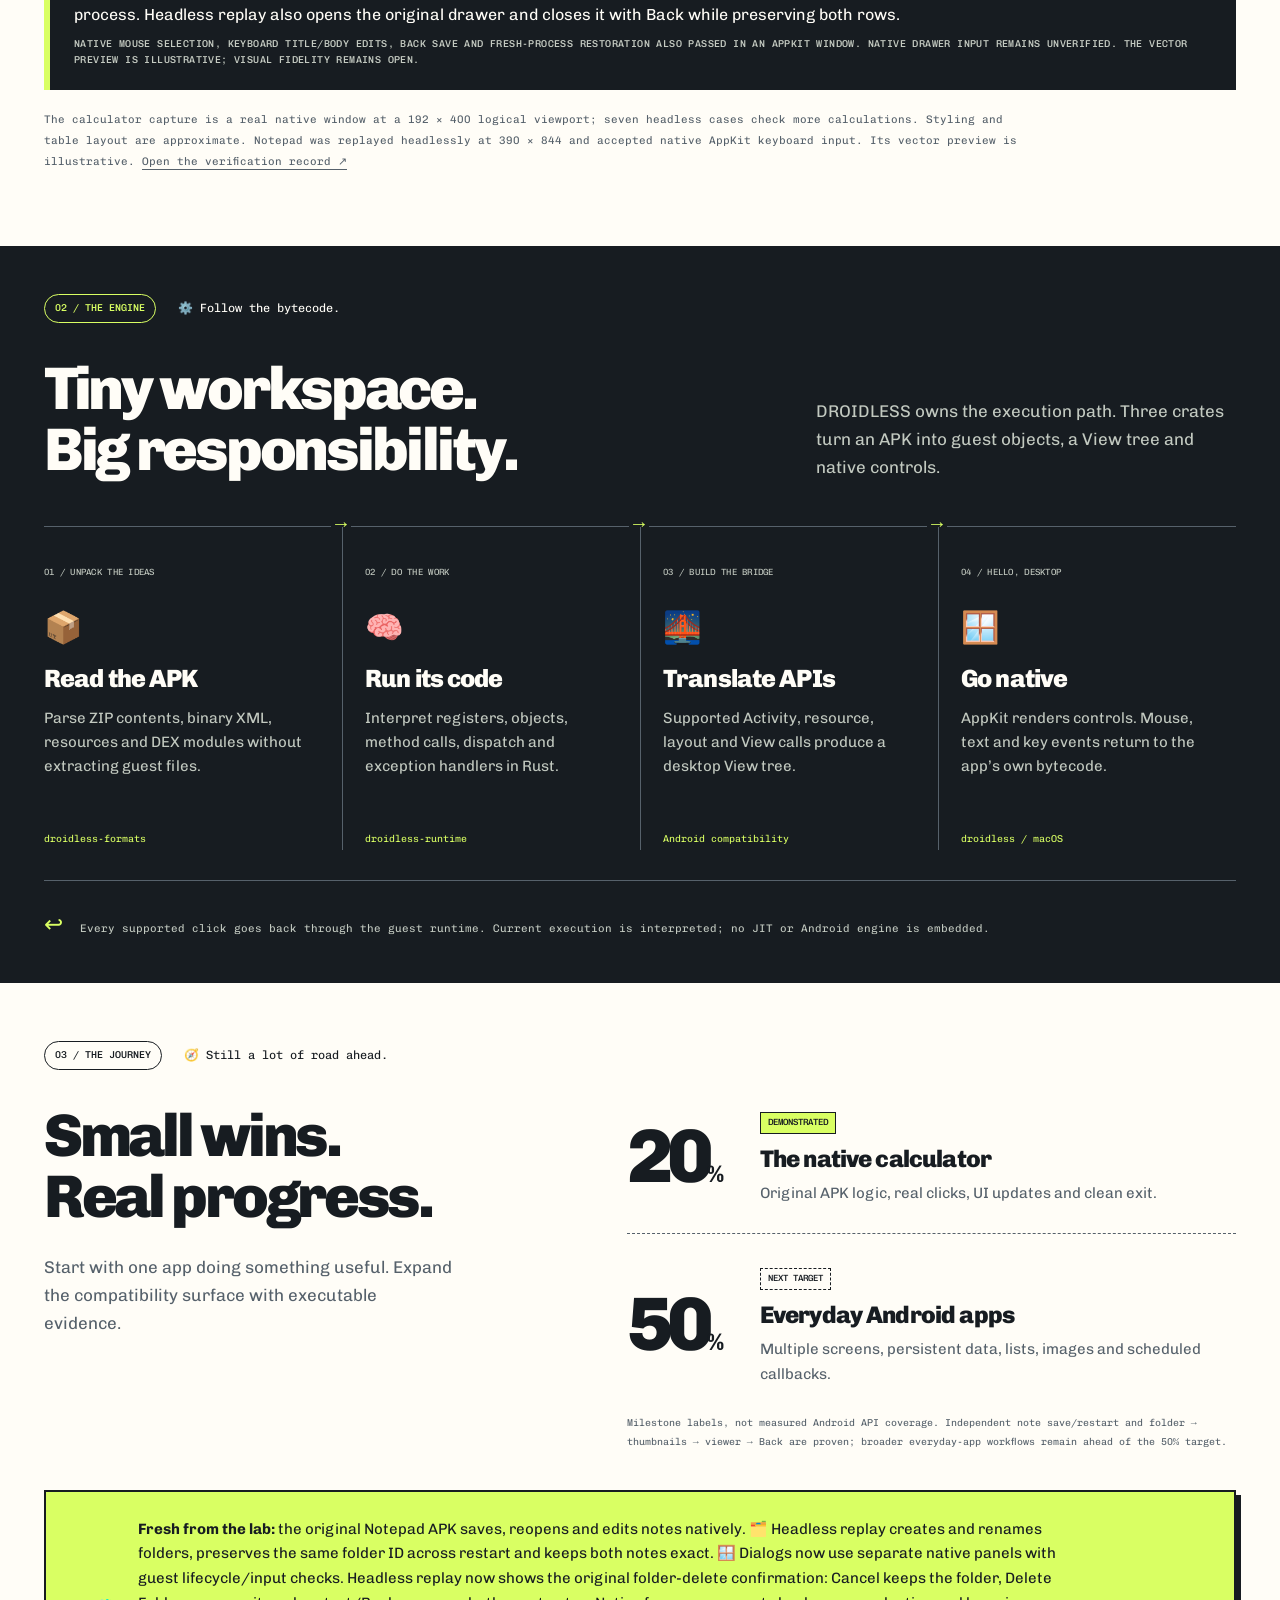
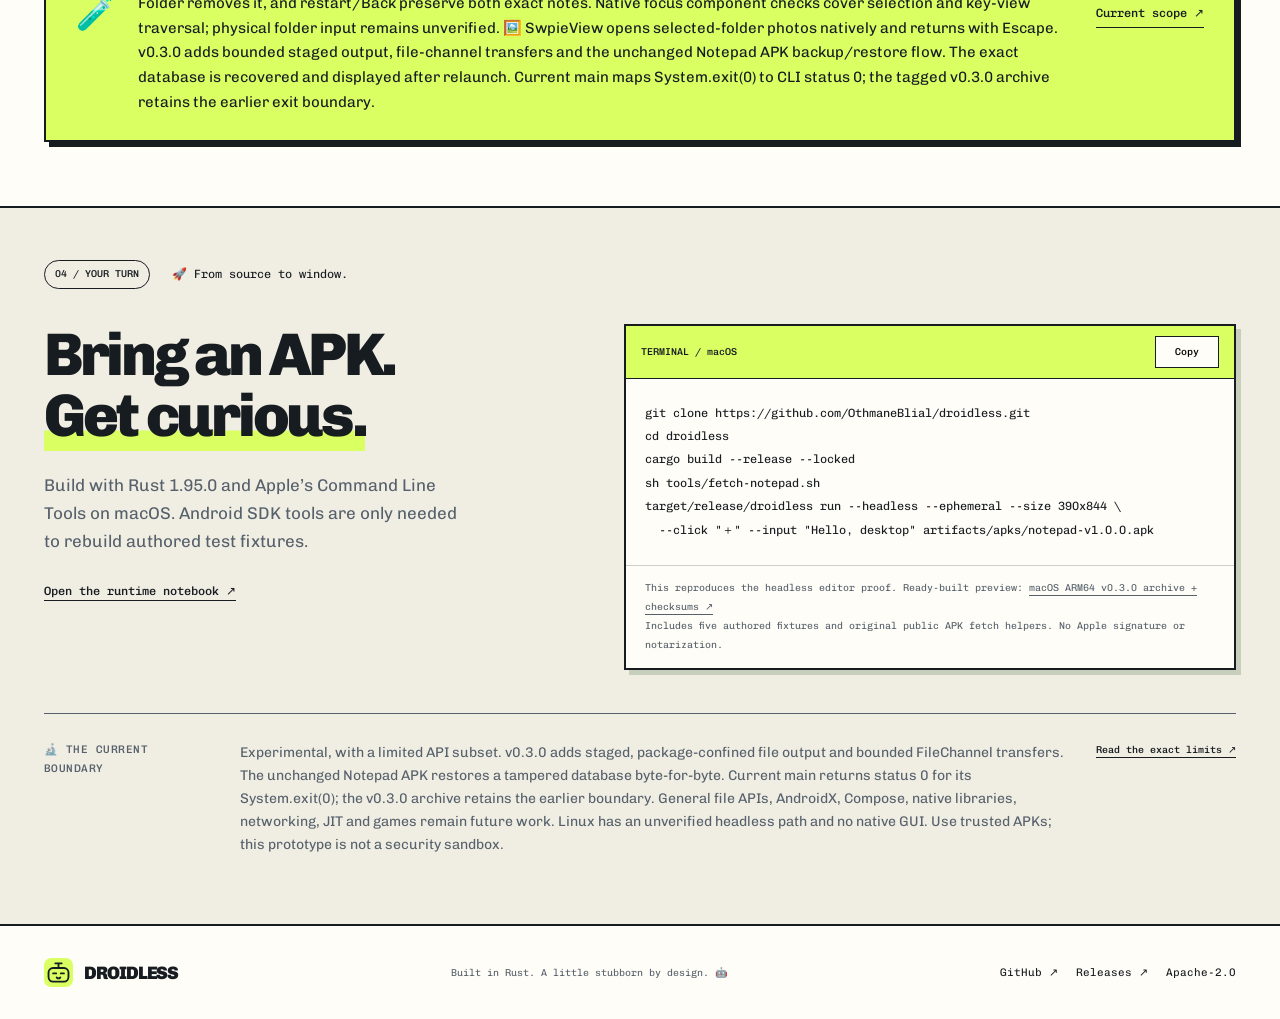
==== commit cef34254: "docs: record clean Notepad restore exit" ====
--- a/site/index.html
+++ b/site/index.html
@@ -75,7 +75,7 @@
         <div class="milestone next"><span class="milestone-number">50<span>%</span></span><div><span class="pill">NEXT TARGET</span><h3>Everyday Android apps</h3><p>Multiple screens, persistent data, lists, images and scheduled callbacks.</p></div></div>
         <p class="milestone-note">Milestone labels, not measured Android API coverage. Independent note save/restart and folder → thumbnails → viewer → Back are proven; broader everyday-app workflows remain ahead of the 50% target.</p>
       </div></div>
-      <div class="lab-note"><span class="lab-note-icon" aria-hidden="true">🧪</span><p><strong>Fresh from the lab:</strong> the original Notepad APK saves, reopens and edits notes natively. 🗂️ Headless replay creates and renames folders, preserves the same folder ID across restart and keeps both notes exact. 🪟 Dialogs now use separate native panels with guest lifecycle/input checks. Headless replay now shows the original folder-delete confirmation: Cancel keeps the folder, Delete Folder removes it, and restart/Back preserve both exact notes. Native focus component checks cover selection and key-view traversal; physical folder input remains unverified. 🖼️ SwpieView opens selected-folder photos natively and returns with Escape. v0.3.0 adds bounded staged output, file-channel transfers and the unchanged Notepad APK backup/restore flow. The app recovers the exact database and displays it after relaunch; its final System.exit(0) call remains unsupported.</p><a href="docs.html#compatibility" class="text-link">Current scope ↗</a></div>
+      <div class="lab-note"><span class="lab-note-icon" aria-hidden="true">🧪</span><p><strong>Fresh from the lab:</strong> the original Notepad APK saves, reopens and edits notes natively. 🗂️ Headless replay creates and renames folders, preserves the same folder ID across restart and keeps both notes exact. 🪟 Dialogs now use separate native panels with guest lifecycle/input checks. Headless replay now shows the original folder-delete confirmation: Cancel keeps the folder, Delete Folder removes it, and restart/Back preserve both exact notes. Native focus component checks cover selection and key-view traversal; physical folder input remains unverified. 🖼️ SwpieView opens selected-folder photos natively and returns with Escape. v0.3.0 adds bounded staged output, file-channel transfers and the unchanged Notepad APK backup/restore flow. The exact database is recovered and displayed after relaunch. Current main maps System.exit(0) to CLI status 0; the tagged v0.3.0 archive retains the earlier exit boundary.</p><a href="docs.html#compatibility" class="text-link">Current scope ↗</a></div>
     </section>
 
     <section class="start" aria-labelledby="start-title"><div class="wrap">
@@ -88,7 +88,7 @@
 target/release/droidless run --headless --ephemeral --size 390x844 \
   --click "＋" --input "Hello, desktop" artifacts/apks/notepad-v1.0.0.apk</code></pre><p class="code-note">This reproduces the headless editor proof. Ready-built preview: <a href="https://github.com/OthmaneBlial/droidless/releases/tag/v0.3.0">macOS ARM64 v0.3.0 archive + checksums ↗</a><br>Includes five authored fixtures and original public APK fetch helpers. No Apple signature or notarization.</p></div>
       </div>
-      <div class="boundary"><span class="eyebrow">🔬 The current boundary</span><p>Experimental, with a limited API subset. v0.3.0 adds staged, package-confined file output and bounded FileChannel transfers. The unchanged Notepad APK restores a tampered database byte-for-byte; the APK then calls System.exit(0), which remains unsupported. General file APIs, AndroidX, Compose, native libraries, networking, JIT and games remain future work. Linux has an unverified headless path and no native GUI. Use trusted APKs; this prototype is not a security sandbox.</p><a href="docs.html#compatibility">Read the exact limits ↗</a></div>
+      <div class="boundary"><span class="eyebrow">🔬 The current boundary</span><p>Experimental, with a limited API subset. v0.3.0 adds staged, package-confined file output and bounded FileChannel transfers. The unchanged Notepad APK restores a tampered database byte-for-byte. Current main returns status 0 for its System.exit(0); the v0.3.0 archive retains the earlier boundary. General file APIs, AndroidX, Compose, native libraries, networking, JIT and games remain future work. Linux has an unverified headless path and no native GUI. Use trusted APKs; this prototype is not a security sandbox.</p><a href="docs.html#compatibility">Read the exact limits ↗</a></div>
     </div></section>
   </main>
   <footer class="site-footer wrap"><a class="wordmark" href="index.html"><img src="assets/favicon.svg" width="29" height="29" alt="">DROIDLESS</a><p>Built in Rust. A little stubborn by design. 🤖</p><div><a href="https://github.com/OthmaneBlial/droidless">GitHub ↗</a><a href="https://github.com/OthmaneBlial/droidless/releases/tag/v0.3.0">Releases ↗</a><a href="https://github.com/OthmaneBlial/droidless/blob/main/LICENSE">Apache-2.0</a></div></footer>
